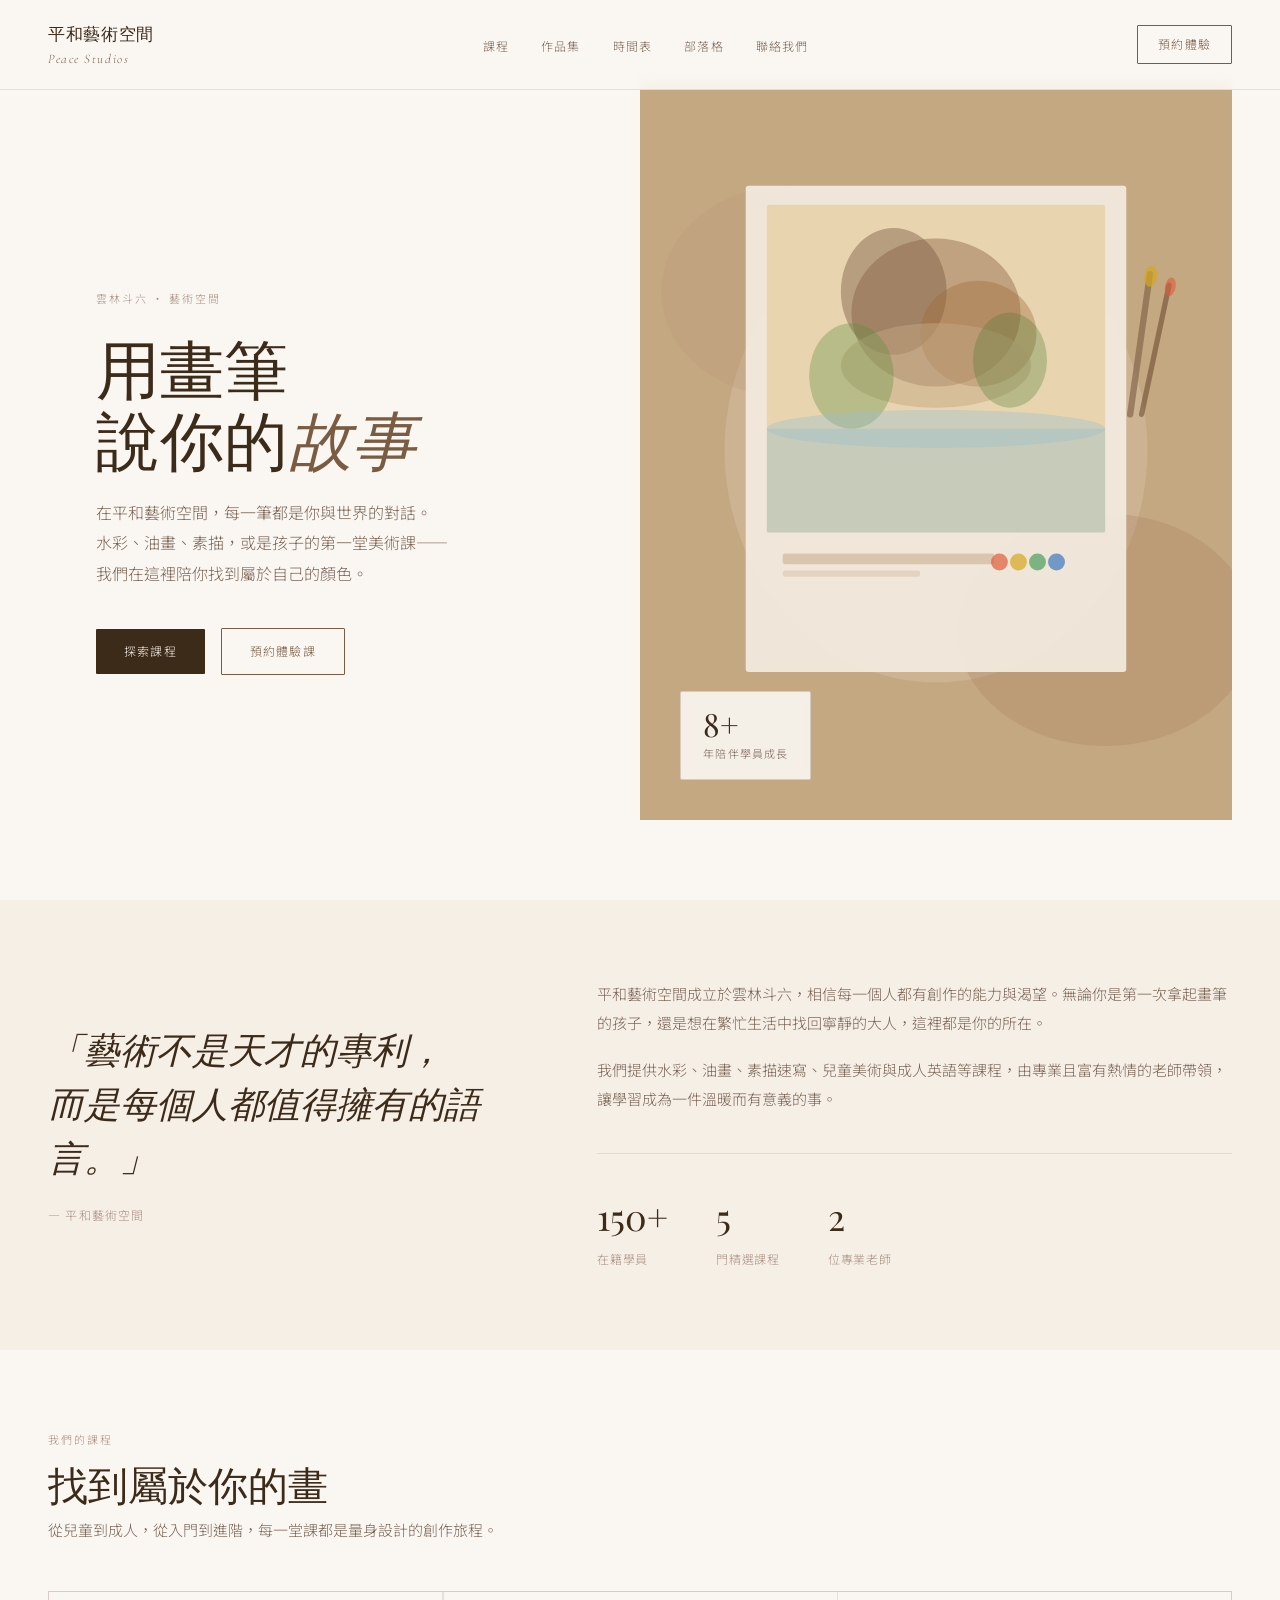
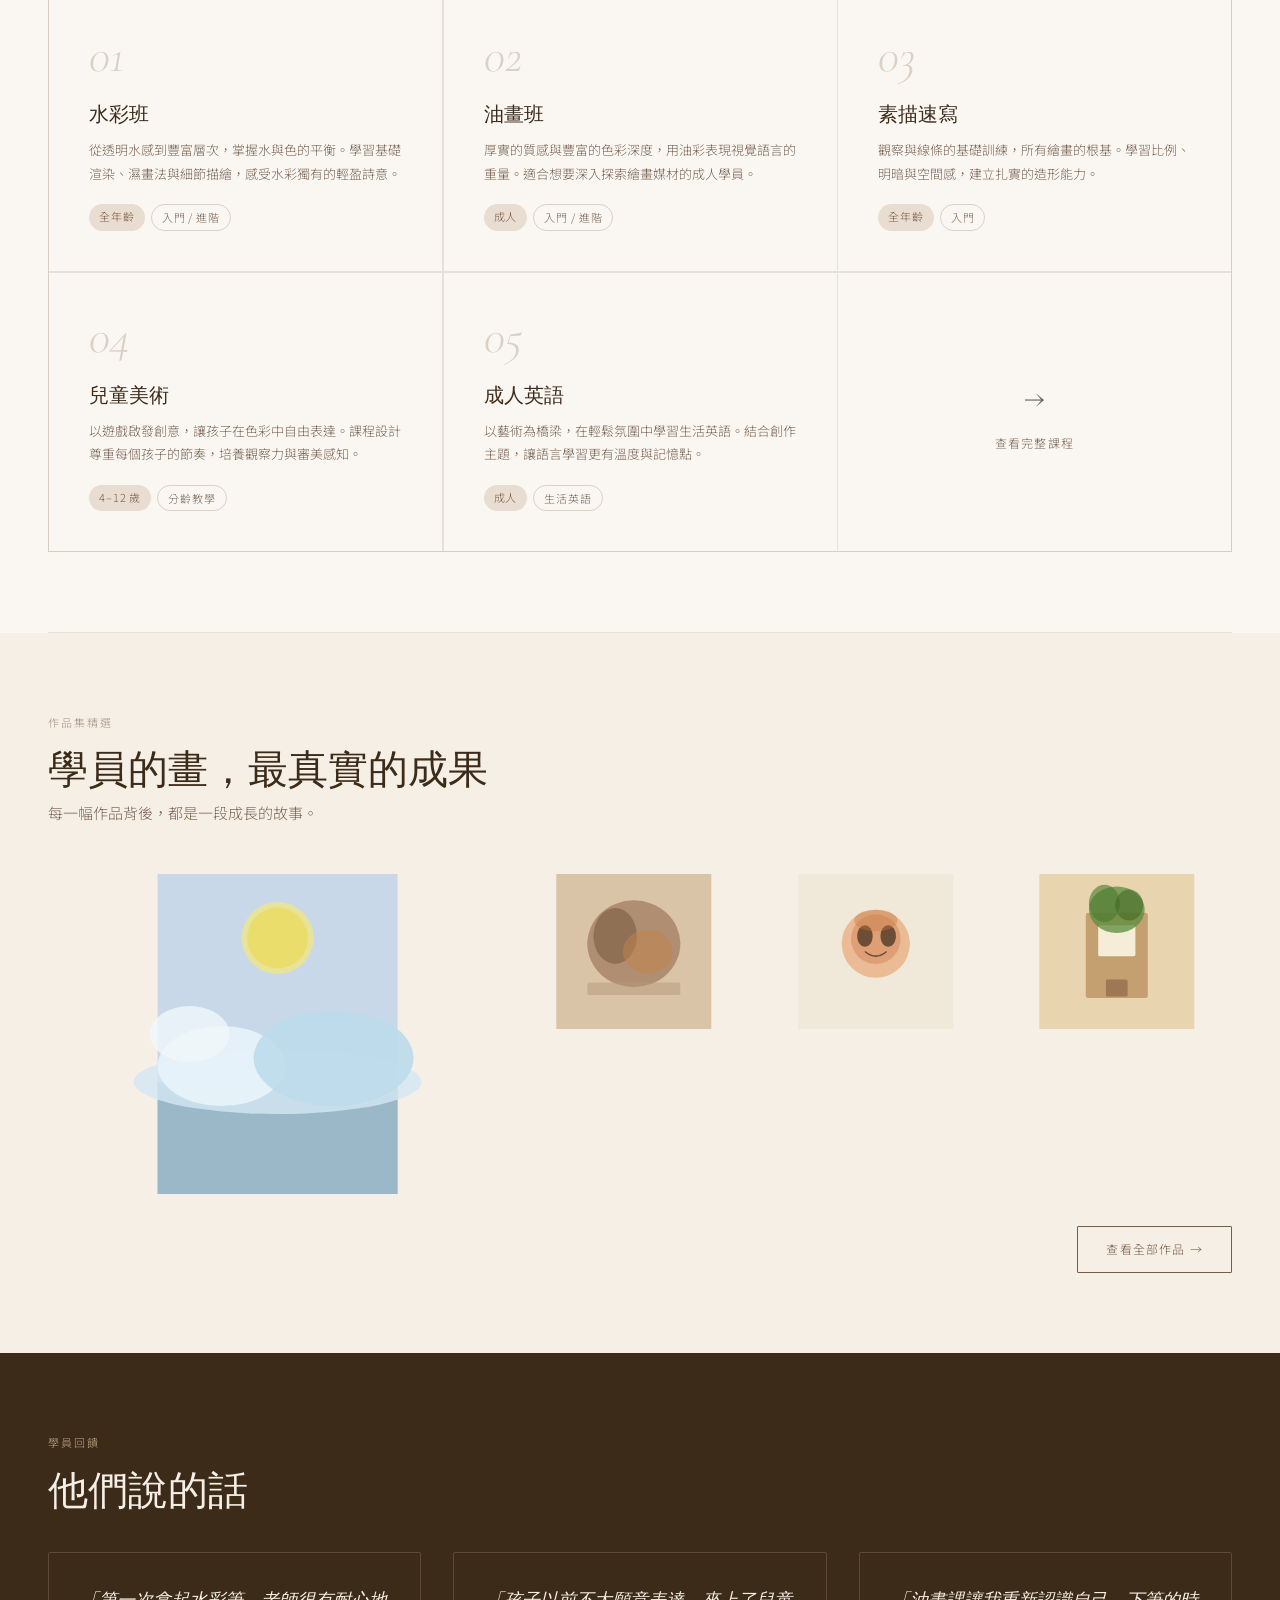
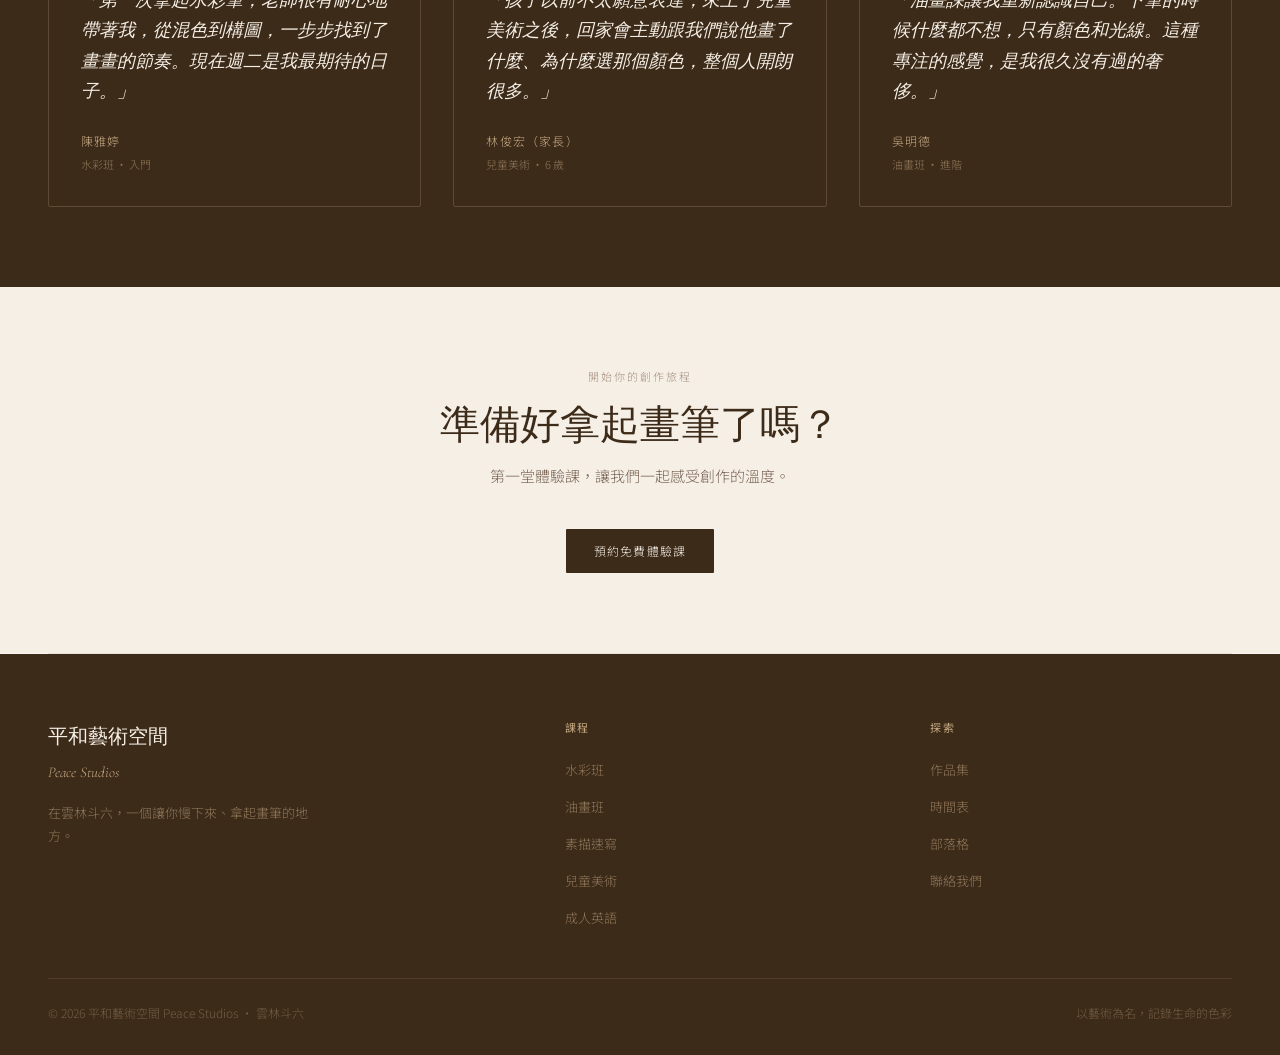
==== index.html @ 69f522e3 "Add files via upload" ====
<!DOCTYPE html>
<html lang="zh-TW">
<head>
<meta charset="UTF-8">
<meta name="viewport" content="width=device-width, initial-scale=1.0">
<title>平和藝術空間 Peace Studios</title>
<meta name="description" content="平和藝術空間 — 水彩、油畫、素描、兒童美術與成人英語課程。雲林斗六，歡迎預約體驗。">
<link rel="stylesheet" href="css/style.css">
</head>
<body>

<!-- ══ NAV ══ -->
<nav>
  <a href="#" class="nav-logo" data-page="home">
    平和藝術空間
    <span>Peace Studios</span>
  </a>
  <ul class="nav-links">
    <li><a href="#" data-page="courses">課程</a></li>
    <li><a href="#" data-page="portfolio">作品集</a></li>
    <li><a href="#" data-page="schedule">時間表</a></li>
    <li><a href="#" data-page="blog">部落格</a></li>
    <li><a href="#" data-page="contact">聯絡我們</a></li>
  </ul>
  <a href="#" class="nav-cta" data-page="contact">預約體驗</a>
  <button class="hamburger" id="hamburger" aria-label="選單">
    <span></span><span></span><span></span>
  </button>
</nav>

<!-- ══ MOBILE MENU ══ -->
<div class="mobile-menu" id="mobileMenu">
  <a href="#" data-page="home">首頁</a>
  <a href="#" data-page="courses">課程</a>
  <a href="#" data-page="portfolio">作品集</a>
  <a href="#" data-page="schedule">時間表</a>
  <a href="#" data-page="blog">部落格</a>
  <a href="#" data-page="contact">聯絡我們</a>
</div>

<!-- ══════════════════════════════════════════
     HOME PAGE
══════════════════════════════════════════ -->
<div class="page" id="page-home">

  <!-- Hero -->
  <section class="home-hero">
    <div class="hero-left">
      <div class="hero-tag reveal">雲林斗六 · 藝術空間</div>
      <h1 class="hero-title reveal">用畫筆<br>說你的<em>故事</em></h1>
      <p class="hero-desc reveal">在平和藝術空間，每一筆都是你與世界的對話。<br>水彩、油畫、素描，或是孩子的第一堂美術課——<br>我們在這裡陪你找到屬於自己的顏色。</p>
      <div class="hero-actions reveal">
        <a href="#" class="btn btn-dark" data-page="courses">探索課程</a>
        <a href="#" class="btn btn-outline" data-page="contact">預約體驗課</a>
      </div>
    </div>
    <div class="hero-right">
      <svg class="hero-art" viewBox="0 0 600 700" xmlns="http://www.w3.org/2000/svg" preserveAspectRatio="xMidYMid slice">
        <rect width="600" height="700" fill="#C4A882"/>
        <ellipse cx="300" cy="350" rx="200" ry="220" fill="#D9C4A8" opacity="0.4"/>
        <ellipse cx="160" cy="200" rx="120" ry="100" fill="#B89A7A" opacity="0.3"/>
        <ellipse cx="460" cy="520" rx="140" ry="110" fill="#9E7855" opacity="0.25"/>
        <!-- Canvas frame -->
        <rect x="120" y="100" width="360" height="460" rx="3" fill="#F5EDE3" opacity="0.9"/>
        <rect x="140" y="118" width="320" height="310" rx="2" fill="#E8D5B0"/>
        <!-- Watercolor-style painting -->
        <ellipse cx="300" cy="220" rx="80" ry="70" fill="#A0785A" opacity="0.55"/>
        <ellipse cx="260" cy="200" rx="50" ry="60" fill="#7A5C42" opacity="0.45"/>
        <ellipse cx="340" cy="240" rx="55" ry="50" fill="#9E6B3A" opacity="0.4"/>
        <ellipse cx="300" cy="270" rx="90" ry="40" fill="#C4A882" opacity="0.5"/>
        <ellipse cx="220" cy="280" rx="40" ry="50" fill="#5C8C3C" opacity="0.35"/>
        <ellipse cx="370" cy="265" rx="35" ry="45" fill="#4A7830" opacity="0.3"/>
        <!-- Water/ground -->
        <rect x="140" y="330" width="320" height="98" rx="0" fill="#8BB8C8" opacity="0.35"/>
        <ellipse cx="300" cy="330" rx="160" ry="18" fill="#9BBECE" opacity="0.4"/>
        <!-- Caption area -->
        <rect x="155" y="448" width="200" height="10" rx="2" fill="#C4A882" opacity="0.5"/>
        <rect x="155" y="464" width="130" height="6" rx="2" fill="#C4A882" opacity="0.3"/>
        <!-- Palette dots -->
        <circle cx="360" cy="456" r="8" fill="#E05C3A" opacity="0.7"/>
        <circle cx="378" cy="456" r="8" fill="#D4A820" opacity="0.7"/>
        <circle cx="396" cy="456" r="8" fill="#4A9E5C" opacity="0.7"/>
        <circle cx="414" cy="456" r="8" fill="#3A78BE" opacity="0.7"/>
        <!-- Brushes leaning -->
        <rect x="490" y="180" width="6" height="140" rx="3" fill="#7A5C42" opacity="0.6" transform="rotate(8,493,250)"/>
        <rect x="505" y="190" width="5" height="130" rx="3" fill="#5C3A20" opacity="0.5" transform="rotate(12,507,255)"/>
        <ellipse cx="494" cy="185" rx="6" ry="10" fill="#D4A820" opacity="0.7" transform="rotate(8,493,250)"/>
        <ellipse cx="509" cy="194" rx="5" ry="9" fill="#E05C3A" opacity="0.6" transform="rotate(12,507,255)"/>
      </svg>
      <div class="hero-badge">
        <div class="num">8+</div>
        <div class="lbl">年陪伴學員成長</div>
      </div>
    </div>
  </section>

  <!-- Intro -->
  <section class="home-intro">
    <div class="intro-grid">
      <div>
        <blockquote class="intro-quote reveal">
          「藝術不是天才的專利，<br>而是每個人都值得擁有的語言。」
          <span>— 平和藝術空間</span>
        </blockquote>
      </div>
      <div class="intro-text">
        <p class="reveal">平和藝術空間成立於雲林斗六，相信每一個人都有創作的能力與渴望。無論你是第一次拿起畫筆的孩子，還是想在繁忙生活中找回寧靜的大人，這裡都是你的所在。</p>
        <p class="reveal">我們提供水彩、油畫、素描速寫、兒童美術與成人英語等課程，由專業且富有熱情的老師帶領，讓學習成為一件溫暖而有意義的事。</p>
        <div class="stats-row reveal">
          <div class="stat"><div class="n">150+</div><div class="l">在籍學員</div></div>
          <div class="stat"><div class="n">5</div><div class="l">門精選課程</div></div>
          <div class="stat"><div class="n">2</div><div class="l">位專業老師</div></div>
        </div>
      </div>
    </div>
  </section>

  <!-- Courses Preview -->
  <section class="courses-preview">
    <div class="section-label reveal">我們的課程</div>
    <h2 class="section-title reveal">找到屬於你的畫</h2>
    <p class="section-sub reveal">從兒童到成人，從入門到進階，每一堂課都是量身設計的創作旅程。</p>
    <div class="courses-grid reveal">
      <div class="course-item">
        <div class="course-num">01</div>
        <div class="course-name">水彩班</div>
        <p class="course-desc">從透明水感到豐富層次，掌握水與色的平衡。學習基礎渲染、濕畫法與細節描繪，感受水彩獨有的輕盈詩意。</p>
        <div class="course-tags">
          <span class="tag tag-age">全年齡</span>
          <span class="tag tag-level">入門 / 進階</span>
        </div>
      </div>
      <div class="course-item">
        <div class="course-num">02</div>
        <div class="course-name">油畫班</div>
        <p class="course-desc">厚實的質感與豐富的色彩深度，用油彩表現視覺語言的重量。適合想要深入探索繪畫媒材的成人學員。</p>
        <div class="course-tags">
          <span class="tag tag-age">成人</span>
          <span class="tag tag-level">入門 / 進階</span>
        </div>
      </div>
      <div class="course-item">
        <div class="course-num">03</div>
        <div class="course-name">素描速寫</div>
        <p class="course-desc">觀察與線條的基礎訓練，所有繪畫的根基。學習比例、明暗與空間感，建立扎實的造形能力。</p>
        <div class="course-tags">
          <span class="tag tag-age">全年齡</span>
          <span class="tag tag-level">入門</span>
        </div>
      </div>
      <div class="course-item">
        <div class="course-num">04</div>
        <div class="course-name">兒童美術</div>
        <p class="course-desc">以遊戲啟發創意，讓孩子在色彩中自由表達。課程設計尊重每個孩子的節奏，培養觀察力與審美感知。</p>
        <div class="course-tags">
          <span class="tag tag-age">4–12 歲</span>
          <span class="tag tag-level">分齡教學</span>
        </div>
      </div>
      <div class="course-item">
        <div class="course-num">05</div>
        <div class="course-name">成人英語</div>
        <p class="course-desc">以藝術為橋梁，在輕鬆氛圍中學習生活英語。結合創作主題，讓語言學習更有溫度與記憶點。</p>
        <div class="course-tags">
          <span class="tag tag-age">成人</span>
          <span class="tag tag-level">生活英語</span>
        </div>
      </div>
      <div class="course-item" style="display:flex;align-items:center;justify-content:center;cursor:pointer;" onclick="showPage('courses')">
        <div style="text-align:center;color:var(--text-muted);">
          <div style="font-size:32px;font-family:'Cormorant Garamond',serif;font-style:italic;margin-bottom:0.5rem;">→</div>
          <div style="font-size:12px;letter-spacing:0.1em;text-transform:uppercase;">查看完整課程</div>
        </div>
      </div>
    </div>
  </section>

  <div class="divider"></div>

  <!-- Gallery Strip -->
  <section class="gallery-strip">
    <div class="section-label reveal">作品集精選</div>
    <h2 class="section-title reveal">學員的畫，最真實的成果</h2>
    <p class="section-sub reveal">每一幅作品背後，都是一段成長的故事。</p>
    <div class="gallery-grid reveal">
      <div class="gallery-item tall" style="min-height:320px;">
        <svg viewBox="0 0 300 400" xmlns="http://www.w3.org/2000/svg" style="height:100%;position:absolute;inset:0;">
          <rect width="300" height="400" fill="#C8D8E8"/>
          <rect x="0" y="260" width="300" height="140" fill="#9BB8C8"/>
          <ellipse cx="150" cy="260" rx="180" ry="40" fill="#D4E8F4" opacity="0.8"/>
          <ellipse cx="80" cy="240" rx="80" ry="50" fill="#E8F4FA" opacity="0.9"/>
          <ellipse cx="220" cy="230" rx="100" ry="60" fill="#BDDCEC" opacity="0.9"/>
          <ellipse cx="40" cy="200" rx="50" ry="35" fill="#F0F8FC" opacity="0.8"/>
          <circle cx="150" cy="80" r="45" fill="#F5E87A" opacity="0.7"/>
          <circle cx="150" cy="80" r="38" fill="#F0D840" opacity="0.5"/>
        </svg>
        <div class="gallery-overlay"><span class="gallery-label">水彩風景</span></div>
      </div>
      <div class="gallery-item" style="min-height:155px;">
        <svg viewBox="0 0 200 200" xmlns="http://www.w3.org/2000/svg" style="width:100%;height:100%;position:absolute;inset:0;">
          <rect width="200" height="200" fill="#D9C4A8"/>
          <ellipse cx="100" cy="90" rx="60" ry="56" fill="#A0785A" opacity="0.7"/>
          <ellipse cx="76" cy="80" rx="28" ry="36" fill="#7A5C42" opacity="0.6"/>
          <ellipse cx="118" cy="100" rx="32" ry="28" fill="#C4844A" opacity="0.5"/>
          <rect x="40" y="140" width="120" height="16" rx="2" fill="#B89A7A" opacity="0.5"/>
        </svg>
        <div class="gallery-overlay"><span class="gallery-label">油畫靜物</span></div>
      </div>
      <div class="gallery-item" style="min-height:155px;">
        <svg viewBox="0 0 200 200" xmlns="http://www.w3.org/2000/svg" style="width:100%;height:100%;position:absolute;inset:0;">
          <rect width="200" height="200" fill="#F0E8D8"/>
          <circle cx="100" cy="90" r="44" fill="#E8A878" opacity="0.7"/>
          <circle cx="100" cy="84" r="32" fill="#D4845A" opacity="0.5"/>
          <ellipse cx="86" cy="80" rx="10" ry="14" fill="#3D2B1A" opacity="0.7"/>
          <ellipse cx="116" cy="80" rx="10" ry="14" fill="#3D2B1A" opacity="0.7"/>
          <path d="M 86 100 Q 100 112 114 100" stroke="#3D2B1A" stroke-width="2" fill="none" opacity="0.7"/>
          <ellipse cx="100" cy="60" rx="28" ry="14" fill="#C47840" opacity="0.4"/>
        </svg>
        <div class="gallery-overlay"><span class="gallery-label">人物速寫</span></div>
      </div>
      <div class="gallery-item" style="min-height:155px;">
        <svg viewBox="0 0 200 200" xmlns="http://www.w3.org/2000/svg" style="width:100%;height:100%;position:absolute;inset:0;">
          <rect width="200" height="200" fill="#E8D5B0"/>
          <rect x="60" y="50" width="80" height="110" rx="3" fill="#C4A070"/>
          <rect x="76" y="66" width="48" height="40" rx="2" fill="#F5EDD8"/>
          <rect x="86" y="136" width="28" height="22" rx="2" fill="#9E7855"/>
          <ellipse cx="100" cy="46" rx="36" ry="30" fill="#5C8C3C" opacity="0.75"/>
          <ellipse cx="84" cy="38" rx="20" ry="24" fill="#4A7830" opacity="0.6"/>
          <ellipse cx="116" cy="40" rx="18" ry="20" fill="#3A6220" opacity="0.5"/>
        </svg>
        <div class="gallery-overlay"><span class="gallery-label">兒童美術</span></div>
      </div>
    </div>
    <div style="margin-top:2rem;text-align:right;">
      <a href="#" class="btn btn-outline" data-page="portfolio">查看全部作品 →</a>
    </div>
  </section>

  <!-- Testimonials -->
  <section class="testimonials">
    <div class="section-label reveal">學員回饋</div>
    <h2 class="section-title reveal">他們說的話</h2>
    <div class="testimonials-grid" style="margin-top:2.5rem;">
      <div class="testi-card reveal">
        <p class="testi-text">「第一次拿起水彩筆，老師很有耐心地帶著我，從混色到構圖，一步步找到了畫畫的節奏。現在週二是我最期待的日子。」</p>
        <div class="testi-author">陳雅婷</div>
        <div class="testi-course">水彩班 · 入門</div>
      </div>
      <div class="testi-card reveal">
        <p class="testi-text">「孩子以前不太願意表達，來上了兒童美術之後，回家會主動跟我們說他畫了什麼、為什麼選那個顏色，整個人開朗很多。」</p>
        <div class="testi-author">林俊宏（家長）</div>
        <div class="testi-course">兒童美術 · 6 歲</div>
      </div>
      <div class="testi-card reveal">
        <p class="testi-text">「油畫課讓我重新認識自己。下筆的時候什麼都不想，只有顏色和光線。這種專注的感覺，是我很久沒有過的奢侈。」</p>
        <div class="testi-author">吳明德</div>
        <div class="testi-course">油畫班 · 進階</div>
      </div>
    </div>
  </section>

  <!-- CTA -->
  <section style="background:var(--cream);text-align:center;padding:5rem 3rem;">
    <div class="section-label reveal">開始你的創作旅程</div>
    <h2 class="section-title reveal" style="max-width:480px;margin:0 auto 1rem;">準備好拿起畫筆了嗎？</h2>
    <p class="section-sub reveal" style="margin:0 auto 2.5rem;">第一堂體驗課，讓我們一起感受創作的溫度。</p>
    <a href="#" class="btn btn-dark reveal" data-page="contact">預約免費體驗課</a>
  </section>

  <div class="divider"></div>
</div>
<!-- END HOME -->


<!-- ══════════════════════════════════════════
     COURSES PAGE
══════════════════════════════════════════ -->
<div class="page" id="page-courses">
  <div class="page-hero">
    <div class="label">我們的課程</div>
    <h1>找到屬於你的畫<br><span class="serif-italic" style="font-size:0.6em;color:var(--brown);">Five courses, one space</span></h1>
  </div>
  <section>
    <div class="courses-list">
      <div class="course-row reveal">
        <div class="course-row-num">01</div>
        <div>
          <div class="course-row-title">水彩班</div>
          <p class="course-row-desc">從透明水感到豐富層次，掌握水與色的平衡之道。課程涵蓋基礎渲染、濕畫法、乾濕混合技法，以及風景、靜物、植物等主題創作。每週 2 堂，適合完全入門或有基礎想精進的學員。</p>
          <div class="course-row-meta">
            <span class="tag tag-age">全年齡</span>
            <span class="tag tag-level">入門 / 進階分班</span>
            <span class="tag tag-level">週二 · 週四 14:00–16:00</span>
          </div>
        </div>
        <div class="course-row-action">
          <a href="#" class="btn btn-outline" data-page="contact">詢問報名</a>
        </div>
      </div>
      <div class="course-row reveal">
        <div class="course-row-num">02</div>
        <div>
          <div class="course-row-title">油畫班</div>
          <p class="course-row-desc">厚實的質感與豐富的色彩深度，是許多人心中「真正繪畫」的起點。學習調色、打底、罩染與厚塗技法，以及油畫媒材的基本保養與修改方式。每週 1 堂長課，適合成人學員深度投入。</p>
          <div class="course-row-meta">
            <span class="tag tag-age">成人</span>
            <span class="tag tag-level">入門 / 進階</span>
            <span class="tag tag-level">週六 10:00–13:00</span>
          </div>
        </div>
        <div class="course-row-action">
          <a href="#" class="btn btn-outline" data-page="contact">詢問報名</a>
        </div>
      </div>
      <div class="course-row reveal">
        <div class="course-row-num">03</div>
        <div>
          <div class="course-row-title">素描速寫</div>
          <p class="course-row-desc">觀察與線條是一切繪畫的根基。課程從基本幾何形體出發，進入人物、靜物、空間透視等主題，建立扎實的造形觀察力。速寫訓練帶你走出教室，記錄生活中的靈光一閃。</p>
          <div class="course-row-meta">
            <span class="tag tag-age">全年齡</span>
            <span class="tag tag-level">入門</span>
            <span class="tag tag-level">週一 · 週三 19:00–21:00</span>
          </div>
        </div>
        <div class="course-row-action">
          <a href="#" class="btn btn-outline" data-page="contact">詢問報名</a>
        </div>
      </div>
      <div class="course-row reveal">
        <div class="course-row-num">04</div>
        <div>
          <div class="course-row-title">兒童美術</div>
          <p class="course-row-desc">以遊戲啟發創意，讓孩子在色彩中自由表達。課程設計尊重每個孩子的發展節奏，透過主題創作培養觀察力、專注力與審美感知。分齡教學（4–7 歲 / 8–12 歲），小班制確保每位孩子都被看見。</p>
          <div class="course-row-meta">
            <span class="tag tag-age">4–12 歲</span>
            <span class="tag tag-level">分齡小班制</span>
            <span class="tag tag-level">週六 · 週日 09:30–11:00</span>
          </div>
        </div>
        <div class="course-row-action">
          <a href="#" class="btn btn-outline" data-page="contact">詢問報名</a>
        </div>
      </div>
      <div class="course-row reveal">
        <div class="course-row-num">05</div>
        <div>
          <div class="course-row-title">成人英語</div>
          <p class="course-row-desc">以藝術為橋梁，在輕鬆氛圍中學習生活英語。每堂課圍繞一個創作主題展開對話與練習，讓語言學習不再是背單字，而是真實的溝通體驗。適合有基礎英語底子、想重拾開口自信的成人。</p>
          <div class="course-row-meta">
            <span class="tag tag-age">成人</span>
            <span class="tag tag-level">生活英語</span>
            <span class="tag tag-level">時間請洽詢</span>
          </div>
        </div>
        <div class="course-row-action">
          <a href="#" class="btn btn-outline" data-page="contact">詢問報名</a>
        </div>
      </div>
    </div>
  </section>
  <div class="divider"></div>
</div>
<!-- END COURSES -->


<!-- ══════════════════════════════════════════
     PORTFOLIO PAGE
══════════════════════════════════════════ -->
<div class="page" id="page-portfolio">
  <div class="page-hero">
    <div class="label">學員作品集</div>
    <h1>每一筆都是<br><span class="serif-italic" style="font-size:0.6em;color:var(--brown);">一段真實的旅程</span></h1>
  </div>
  <section>
    <div class="portfolio-filter reveal">
      <button class="filter-btn active" data-filter="all">全部</button>
      <button class="filter-btn" data-filter="watercolor">水彩</button>
      <button class="filter-btn" data-filter="oil">油畫</button>
      <button class="filter-btn" data-filter="sketch">素描速寫</button>
      <button class="filter-btn" data-filter="kids">兒童美術</button>
    </div>
    <div class="portfolio-grid">
      <!-- Watercolor works -->
      <div class="portfolio-item reveal" data-cat="watercolor">
        <svg viewBox="0 0 400 300" xmlns="http://www.w3.org/2000/svg"><rect width="400" height="300" fill="#C8D8E8"/><rect x="0" y="200" width="400" height="100" fill="#9BB8C8"/><ellipse cx="200" cy="200" rx="240" ry="50" fill="#D4E8F4" opacity="0.8"/><ellipse cx="100" cy="170" rx="100" ry="60" fill="#E8F4FA" opacity="0.9"/><ellipse cx="290" cy="160" rx="130" ry="70" fill="#BDDCEC" opacity="0.9"/><circle cx="200" cy="60" r="50" fill="#F5E87A" opacity="0.65"/></svg>
        <div class="pi-overlay"><div class="pi-cat">水彩</div><div class="pi-title">黃昏湖景</div></div>
      </div>
      <div class="portfolio-item reveal" data-cat="watercolor">
        <svg viewBox="0 0 400 300" xmlns="http://www.w3.org/2000/svg"><rect width="400" height="300" fill="#E8F0D8"/><ellipse cx="200" cy="200" rx="160" ry="80" fill="#A0C878" opacity="0.4"/><ellipse cx="200" cy="140" rx="60" ry="80" fill="#D4E8A0" opacity="0.7"/><ellipse cx="160" cy="120" rx="40" ry="60" fill="#B8D878" opacity="0.6"/><ellipse cx="240" cy="130" rx="50" ry="55" fill="#98C058" opacity="0.5"/><rect x="185" y="200" width="30" height="70" rx="4" fill="#7A5C42" opacity="0.6"/></svg>
        <div class="pi-overlay"><div class="pi-cat">水彩</div><div class="pi-title">庭院樹影</div></div>
      </div>
      <div class="portfolio-item reveal" data-cat="watercolor">
        <svg viewBox="0 0 400 300" xmlns="http://www.w3.org/2000/svg"><rect width="400" height="300" fill="#F8E8D8"/><ellipse cx="160" cy="160" rx="70" ry="80" fill="#F4A0A0" opacity="0.6"/><ellipse cx="240" cy="150" rx="60" ry="70" fill="#F87878" opacity="0.4"/><ellipse cx="200" cy="140" rx="50" ry="60" fill="#E85050" opacity="0.3"/><ellipse cx="160" cy="200" rx="50" ry="30" fill="#88A840" opacity="0.5"/><ellipse cx="240" cy="210" rx="40" ry="25" fill="#70902A" opacity="0.4"/></svg>
        <div class="pi-overlay"><div class="pi-cat">水彩</div><div class="pi-title">玫瑰靜物</div></div>
      </div>
      <!-- Oil works -->
      <div class="portfolio-item reveal" data-cat="oil">
        <svg viewBox="0 0 400 300" xmlns="http://www.w3.org/2000/svg"><rect width="400" height="300" fill="#2A1A0A"/><rect x="0" y="200" width="400" height="100" fill="#1A0A00"/><ellipse cx="200" cy="220" rx="200" ry="40" fill="#3A2010" opacity="0.8"/><circle cx="200" cy="80" r="60" fill="#F0C040" opacity="0.8"/><circle cx="200" cy="80" r="50" fill="#F8D860" opacity="0.6"/><ellipse cx="200" cy="160" rx="30" ry="80" fill="#C07020" opacity="0.6"/><ellipse cx="160" cy="180" rx="20" ry="60" fill="#A05010" opacity="0.5"/><ellipse cx="240" cy="175" rx="18" ry="65" fill="#B06020" opacity="0.4"/></svg>
        <div class="pi-overlay"><div class="pi-cat">油畫</div><div class="pi-title">夜晚燈火</div></div>
      </div>
      <div class="portfolio-item reveal" data-cat="oil">
        <svg viewBox="0 0 400 300" xmlns="http://www.w3.org/2000/svg"><rect width="400" height="300" fill="#D9C4A8"/><ellipse cx="200" cy="150" rx="100" ry="90" fill="#A0785A" opacity="0.7"/><ellipse cx="160" cy="130" rx="55" ry="70" fill="#7A5C42" opacity="0.6"/><ellipse cx="240" cy="160" rx="60" ry="65" fill="#9E6B3A" opacity="0.5"/><ellipse cx="200" cy="190" rx="90" ry="35" fill="#C4A882" opacity="0.6"/></svg>
        <div class="pi-overlay"><div class="pi-cat">油畫</div><div class="pi-title">陶器靜物</div></div>
      </div>
      <!-- Sketch works -->
      <div class="portfolio-item reveal" data-cat="sketch">
        <svg viewBox="0 0 400 300" xmlns="http://www.w3.org/2000/svg"><rect width="400" height="300" fill="#F5F0E8"/><circle cx="200" cy="110" r="50" fill="none" stroke="#3D2B1A" stroke-width="1.5" opacity="0.7"/><ellipse cx="200" cy="100" rx="20" ry="28" fill="none" stroke="#3D2B1A" stroke-width="1" opacity="0.6"/><ellipse cx="178" cy="98" rx="8" ry="12" fill="#3D2B1A" opacity="0.6"/><ellipse cx="222" cy="98" rx="8" ry="12" fill="#3D2B1A" opacity="0.6"/><path d="M 180 122 Q 200 134 220 122" stroke="#3D2B1A" stroke-width="1.5" fill="none" opacity="0.7"/><line x1="200" y1="160" x2="200" y2="240" stroke="#3D2B1A" stroke-width="1.5" opacity="0.5"/><line x1="200" y1="185" x2="160" y2="210" stroke="#3D2B1A" stroke-width="1.5" opacity="0.5"/><line x1="200" y1="185" x2="240" y2="210" stroke="#3D2B1A" stroke-width="1.5" opacity="0.5"/><line x1="200" y1="240" x2="175" y2="280" stroke="#3D2B1A" stroke-width="1.5" opacity="0.5"/><line x1="200" y1="240" x2="225" y2="280" stroke="#3D2B1A" stroke-width="1.5" opacity="0.5"/></svg>
        <div class="pi-overlay"><div class="pi-cat">素描</div><div class="pi-title">人物速寫</div></div>
      </div>
      <!-- Kids works -->
      <div class="portfolio-item reveal" data-cat="kids">
        <svg viewBox="0 0 400 300" xmlns="http://www.w3.org/2000/svg"><rect width="400" height="300" fill="#FFF8E8"/><circle cx="200" cy="100" r="55" fill="#F8D860" opacity="0.9"/><circle cx="178" cy="88" r="8" fill="#3D2B1A" opacity="0.8"/><circle cx="222" cy="88" r="8" fill="#3D2B1A" opacity="0.8"/><path d="M 178 115 Q 200 130 222 115" stroke="#3D2B1A" stroke-width="3" fill="none"/><rect x="170" y="160" width="60" height="80" rx="8" fill="#E05C3A" opacity="0.8"/><rect x="120" y="170" width="50" height="12" rx="6" fill="#F8A060" opacity="0.8"/><rect x="230" y="170" width="50" height="12" rx="6" fill="#F8A060" opacity="0.8"/><rect x="180" y="240" width="18" height="40" rx="4" fill="#3A6AC4" opacity="0.8"/><rect x="202" y="240" width="18" height="40" rx="4" fill="#3A6AC4" opacity="0.8"/><ellipse cx="120" cy="80" rx="20" ry="16" fill="#F05050" opacity="0.7"/><ellipse cx="280" cy="80" rx="24" ry="18" fill="#F8D020" opacity="0.7"/><ellipse cx="100" cy="200" rx="28" ry="20" fill="#50C050" opacity="0.6"/></svg>
        <div class="pi-overlay"><div class="pi-cat">兒童美術</div><div class="pi-title">我的家人</div></div>
      </div>
      <div class="portfolio-item reveal" data-cat="kids">
        <svg viewBox="0 0 400 300" xmlns="http://www.w3.org/2000/svg"><rect width="400" height="300" fill="#E8F8E8"/><rect x="0" y="220" width="400" height="80" fill="#90C870" opacity="0.7"/><ellipse cx="200" cy="220" rx="200" ry="30" fill="#70A850" opacity="0.4"/><rect x="160" y="100" width="80" height="120" rx="4" fill="#E85030" opacity="0.8"/><rect x="140" y="80" width="120" height="30" rx="3" fill="#A02010" opacity="0.7"/><rect x="185" y="160" width="30" height="60" rx="3" fill="#8B5A2B" opacity="0.7"/><rect x="175" y="130" width="20" height="20" rx="2" fill="#88CCF8" opacity="0.8"/><circle cx="90" cy="90" r="40" fill="#F8E040" opacity="0.8"/><ellipse cx="140" cy="200" rx="20" ry="30" fill="#50A830" opacity="0.7"/><ellipse cx="280" cy="190" rx="18" ry="35" fill="#408820" opacity="0.7"/></svg>
        <div class="pi-overlay"><div class="pi-cat">兒童美術</div><div class="pi-title">我的家</div></div>
      </div>
      <div class="portfolio-item reveal" data-cat="oil">
        <svg viewBox="0 0 400 300" xmlns="http://www.w3.org/2000/svg"><rect width="400" height="300" fill="#1A2A3A"/><rect x="0" y="200" width="400" height="100" fill="#102030"/><ellipse cx="200" cy="220" rx="300" ry="60" fill="#1A3A5A" opacity="0.7"/><ellipse cx="200" cy="220" rx="200" ry="40" fill="#2A5A8A" opacity="0.5"/><ellipse cx="200" cy="200" rx="180" ry="30" fill="#4A8AB8" opacity="0.4"/><circle cx="200" cy="100" r="35" fill="#F8F0D0" opacity="0.85"/><circle cx="200" cy="100" r="28" fill="#F8E8A0" opacity="0.6"/><ellipse cx="200" cy="200" rx="30" ry="80" fill="#D0A820" opacity="0.4"/></svg>
        <div class="pi-overlay"><div class="pi-cat">油畫</div><div class="pi-title">月夜</div></div>
      </div>
    </div>
  </section>
  <div class="divider"></div>
</div>
<!-- END PORTFOLIO -->


<!-- ══════════════════════════════════════════
     SCHEDULE PAGE
══════════════════════════════════════════ -->
<div class="page" id="page-schedule">
  <div class="page-hero">
    <div class="label">課程時間表</div>
    <h1>找到你的時段<br><span class="serif-italic" style="font-size:0.6em;color:var(--brown);">Every week, a new beginning</span></h1>
  </div>
  <section>
    <div class="schedule-wrap reveal">
      <div class="schedule-tabs">
        <button class="stab active" data-tab="weekly">每週課程</button>
        <button class="stab" data-tab="olivia">Olivia 老師</button>
        <button class="stab" data-tab="eric">Eric 老師</button>
      </div>

      <div class="schedule-panel active" id="panel-weekly">
        <table class="schedule-table">
          <thead>
            <tr>
              <th>課程</th>
              <th>星期</th>
              <th>時間</th>
              <th>老師</th>
              <th>對象</th>
            </tr>
          </thead>
          <tbody>
            <tr><td><span class="tc tc-wc">水彩</span></td><td>週二、週四</td><td>14:00 – 16:00</td><td>Olivia</td><td>全年齡</td></tr>
            <tr><td><span class="tc tc-oil">油畫</span></td><td>週六</td><td>10:00 – 13:00</td><td>Eric</td><td>成人</td></tr>
            <tr><td><span class="tc tc-sk">素描速寫</span></td><td>週一、週三</td><td>19:00 – 21:00</td><td>Eric</td><td>全年齡</td></tr>
            <tr><td><span class="tc tc-kids">兒童美術（幼齡）</span></td><td>週六</td><td>09:30 – 11:00</td><td>Olivia</td><td>4–7 歲</td></tr>
            <tr><td><span class="tc tc-kids">兒童美術（高齡）</span></td><td>週日</td><td>09:30 – 11:00</td><td>Olivia</td><td>8–12 歲</td></tr>
            <tr><td><span class="tc tc-en">成人英語</span></td><td>請洽詢</td><td>請洽詢</td><td>Olivia</td><td>成人</td></tr>
          </tbody>
        </table>
        <p class="price-note">📌 各課程費用與名額請直接聯絡我們詢問。體驗課歡迎預約，部分課程提供試聽。</p>
      </div>

      <div class="schedule-panel" id="panel-olivia">
        <table class="schedule-table">
          <thead>
            <tr><th>課程</th><th>星期</th><th>時間</th><th>對象</th></tr>
          </thead>
          <tbody>
            <tr><td><span class="tc tc-wc">水彩</span></td><td>週二、週四</td><td>14:00 – 16:00</td><td>全年齡</td></tr>
            <tr><td><span class="tc tc-kids">兒童美術（幼齡）</span></td><td>週六</td><td>09:30 – 11:00</td><td>4–7 歲</td></tr>
            <tr><td><span class="tc tc-kids">兒童美術（高齡）</span></td><td>週日</td><td>09:30 – 11:00</td><td>8–12 歲</td></tr>
            <tr><td><span class="tc tc-en">成人英語</span></td><td>請洽詢</td><td>請洽詢</td><td>成人</td></tr>
          </tbody>
        </table>
      </div>

      <div class="schedule-panel" id="panel-eric">
        <table class="schedule-table">
          <thead>
            <tr><th>課程</th><th>星期</th><th>時間</th><th>對象</th></tr>
          </thead>
          <tbody>
            <tr><td><span class="tc tc-oil">油畫</span></td><td>週六</td><td>10:00 – 13:00</td><td>成人</td></tr>
            <tr><td><span class="tc tc-sk">素描速寫</span></td><td>週一、週三</td><td>19:00 – 21:00</td><td>全年齡</td></tr>
          </tbody>
        </table>
      </div>
    </div>
  </section>
  <div class="divider"></div>
</div>
<!-- END SCHEDULE -->


<!-- ══════════════════════════════════════════
     BLOG PAGE
══════════════════════════════════════════ -->
<div class="page" id="page-blog">
  <div class="page-hero">
    <div class="label">部落格</div>
    <h1>畫室裡的<br><span class="serif-italic" style="font-size:0.6em;color:var(--brown);">日常與故事</span></h1>
  </div>
  <section>
    <div class="blog-grid">
      <div class="blog-card reveal">
        <div class="blog-thumb">
          <svg viewBox="0 0 640 360" xmlns="http://www.w3.org/2000/svg" style="width:100%;height:100%;"><rect width="640" height="360" fill="#C8D8E8"/><rect x="0" y="260" width="640" height="100" fill="#9BB8C8"/><ellipse cx="320" cy="260" rx="360" ry="60" fill="#D4E8F4" opacity="0.8"/><ellipse cx="140" cy="220" rx="140" ry="80" fill="#E8F4FA" opacity="0.9"/><circle cx="320" cy="80" r="55" fill="#F5E87A" opacity="0.65"/></svg>
        </div>
        <div class="blog-cat">學員故事</div>
        <h3 class="blog-title">五十歲才開始畫畫——阿姨的水彩旅程</h3>
        <p class="blog-excerpt">「我以為畫畫是年輕人的事。」第一次走進畫室的時候，她這樣說。一年後，她的作品掛在了我們的展覽牆上。</p>
        <div class="blog-meta">2026 年 2 月 · Olivia</div>
      </div>
      <div class="blog-card reveal">
        <div class="blog-thumb">
          <svg viewBox="0 0 640 360" xmlns="http://www.w3.org/2000/svg" style="width:100%;height:100%;"><rect width="640" height="360" fill="#F0E8D8"/><rect x="180" y="60" width="280" height="240" rx="4" fill="#C4A070"/><rect x="210" y="85" width="220" height="160" rx="3" fill="#F5EDD8"/><ellipse cx="320" cy="120" rx="70" ry="60" fill="#E85030" opacity="0.6"/><ellipse cx="280" cy="110" rx="40" ry="50" fill="#C03010" opacity="0.5"/></svg>
        </div>
        <div class="blog-cat">教學筆記</div>
        <h3 class="blog-title">油畫入門：打底劑的選擇與使用方式</h3>
        <p class="blog-excerpt">很多初學者在選擇畫布和打底劑時感到困惑。Eric 老師整理了一份實用筆記，幫你在開始之前做好準備。</p>
        <div class="blog-meta">2026 年 1 月 · Eric</div>
      </div>
      <div class="blog-card reveal">
        <div class="blog-thumb">
          <svg viewBox="0 0 640 360" xmlns="http://www.w3.org/2000/svg" style="width:100%;height:100%;"><rect width="640" height="360" fill="#FFF8E8"/><circle cx="220" cy="160" r="80" fill="#F8D860" opacity="0.9"/><circle cx="200" cy="148" r="12" fill="#3D2B1A" opacity="0.8"/><circle cx="240" cy="148" r="12" fill="#3D2B1A" opacity="0.8"/><path d="M 196 178 Q 220 198 244 178" stroke="#3D2B1A" stroke-width="4" fill="none"/><rect x="340" y="80" width="200" height="200" rx="8" fill="#E05C3A" opacity="0.7"/><rect x="380" y="120" width="120" height="120" rx="5" fill="#F8A060" opacity="0.5"/></svg>
        </div>
        <div class="blog-cat">上課花絮</div>
        <h3 class="blog-title">2025 年度兒童美術成果展——孩子們說的故事</h3>
        <p class="blog-excerpt">三十幅作品，三十個故事。今年的成果展讓每位家長都紅了眼眶。我們把現場的感動記錄下來。</p>
        <div class="blog-meta">2025 年 12 月 · Olivia</div>
      </div>
      <div class="blog-card reveal">
        <div class="blog-thumb">
          <svg viewBox="0 0 640 360" xmlns="http://www.w3.org/2000/svg" style="width:100%;height:100%;"><rect width="640" height="360" fill="#E8F0E0"/><ellipse cx="320" cy="250" rx="280" ry="90" fill="#90C870" opacity="0.5"/><ellipse cx="320" cy="200" rx="90" ry="120" fill="#D4E8A0" opacity="0.7"/><ellipse cx="240" cy="180" rx="60" ry="90" fill="#B8D878" opacity="0.65"/><ellipse cx="400" cy="185" rx="70" ry="85" fill="#98C058" opacity="0.55"/><rect x="298" y="290" width="44" height="50" rx="5" fill="#7A5C42" opacity="0.6"/></svg>
        </div>
        <div class="blog-cat">速寫日記</div>
        <h3 class="blog-title">帶著速寫本去旅行——斗六老街的下午</h3>
        <p class="blog-excerpt">素描課的戶外寫生日。我們在老街的樹蔭下坐了整個下午，用線條記錄那些即將消失的屋簷與光影。</p>
        <div class="blog-meta">2025 年 11 月 · Eric</div>
      </div>
    </div>
  </section>
  <div class="divider"></div>
</div>
<!-- END BLOG -->


<!-- ══════════════════════════════════════════
     CONTACT PAGE
══════════════════════════════════════════ -->
<div class="page" id="page-contact">
  <div class="page-hero">
    <div class="label">聯絡我們</div>
    <h1>讓我們<br><span class="serif-italic" style="font-size:0.6em;color:var(--brown);">一起開始</span></h1>
  </div>
  <section>
    <div class="contact-grid">
      <div class="contact-info reveal">
        <h3>來找我們</h3>
        <div class="contact-detail">
          <div class="cd-item">
            <div class="cd-label">地址</div>
            雲林縣斗六市（詳細地址請洽詢）
          </div>
          <div class="cd-item">
            <div class="cd-label">開放時間</div>
            週一至週五：12:00 – 21:00<br>
            週六、週日：09:00 – 17:00
          </div>
          <div class="cd-item">
            <div class="cd-label">LINE</div>
            @peacestudios（請加好友詢問）
          </div>
          <div class="cd-item">
            <div class="cd-label">Email</div>
            hello@peacestudios.tw
          </div>
        </div>
        <div class="map-placeholder">地圖嵌入區（可加入 Google Maps）</div>
      </div>
      <div class="reveal">
        <h3 style="font-family:'Playfair Display',serif;font-size:22px;color:var(--dark-brown);margin-bottom:1.5rem;font-weight:400;">預約或詢問</h3>
        <form class="contact-form" id="contactForm">
          <div class="form-row">
            <div class="form-group">
              <label>姓名</label>
              <input type="text" placeholder="王小明" required>
            </div>
            <div class="form-group">
              <label>聯絡電話</label>
              <input type="tel" placeholder="09XX-XXX-XXX">
            </div>
          </div>
          <div class="form-group">
            <label>LINE ID 或 Email</label>
            <input type="text" placeholder="line123 / hello@mail.com">
          </div>
          <div class="form-group">
            <label>想了解的課程</label>
            <select>
              <option value="">請選擇</option>
              <option>水彩班</option>
              <option>油畫班</option>
              <option>素描速寫</option>
              <option>兒童美術</option>
              <option>成人英語</option>
              <option>其他 / 不確定</option>
            </select>
          </div>
          <div class="form-group">
            <label>留言（選填）</label>
            <textarea placeholder="有任何問題或想說的話，都歡迎告訴我們 :)"></textarea>
          </div>
          <button type="submit" class="btn btn-dark" style="margin-top:0.5rem;">送出</button>
        </form>
      </div>
    </div>
  </section>
  <div class="divider"></div>
</div>
<!-- END CONTACT -->


<!-- ══ FOOTER ══ -->
<footer>
  <div class="footer-top">
    <div class="footer-brand">
      <div class="name">平和藝術空間</div>
      <div class="tagline">Peace Studios</div>
      <p>在雲林斗六，一個讓你慢下來、拿起畫筆的地方。</p>
    </div>
    <div class="footer-col">
      <h4>課程</h4>
      <ul>
        <li><a href="#" data-page="courses">水彩班</a></li>
        <li><a href="#" data-page="courses">油畫班</a></li>
        <li><a href="#" data-page="courses">素描速寫</a></li>
        <li><a href="#" data-page="courses">兒童美術</a></li>
        <li><a href="#" data-page="courses">成人英語</a></li>
      </ul>
    </div>
    <div class="footer-col">
      <h4>探索</h4>
      <ul>
        <li><a href="#" data-page="portfolio">作品集</a></li>
        <li><a href="#" data-page="schedule">時間表</a></li>
        <li><a href="#" data-page="blog">部落格</a></li>
        <li><a href="#" data-page="contact">聯絡我們</a></li>
      </ul>
    </div>
  </div>
  <div class="footer-bottom">
    <p>© 2026 平和藝術空間 Peace Studios · 雲林斗六</p>
    <p>以藝術為名，記錄生命的色彩</p>
  </div>
</footer>

<script src="js/main.js"></script>
</body>
</html>
---- css/style.css ----
@import url('https://fonts.googleapis.com/css2?family=Playfair+Display:ital,wght@0,400;0,500;1,400;1,500&family=Cormorant+Garamond:ital,wght@0,300;0,400;1,300&family=Noto+Sans+TC:wght@300;400;500&display=swap');

:root {
  --cream: #F5EFE6;
  --warm-white: #FAF7F2;
  --sand: #E8DDD0;
  --tan: #C4A882;
  --brown: #7A5C42;
  --dark-brown: #3D2B1A;
  --text: #2C1F12;
  --text-muted: #7A6555;
  --text-light: #A89080;
  --accent: #8B6B4A;
  --border: rgba(122,92,66,0.15);
  --border-mid: rgba(122,92,66,0.25);
}

*, *::before, *::after { box-sizing: border-box; margin: 0; padding: 0; }

html { scroll-behavior: smooth; }

body {
  font-family: 'Noto Sans TC', sans-serif;
  background: var(--warm-white);
  color: var(--text);
  font-weight: 300;
  line-height: 1.7;
  overflow-x: hidden;
}

/* ── TYPOGRAPHY ── */
h1, h2, h3 { font-family: 'Playfair Display', serif; font-weight: 400; }
.serif-italic { font-family: 'Cormorant Garamond', serif; font-style: italic; font-weight: 300; }

/* ── NAV ── */
nav {
  position: fixed; top: 0; left: 0; right: 0; z-index: 100;
  display: flex; justify-content: space-between; align-items: center;
  padding: 1.2rem 3rem;
  background: rgba(250,247,242,0.92);
  backdrop-filter: blur(8px);
  border-bottom: 0.5px solid var(--border);
  transition: padding 0.3s ease;
}
nav.scrolled { padding: 0.8rem 3rem; }
.nav-logo { font-family: 'Playfair Display', serif; font-size: 17px; letter-spacing: 0.04em; color: var(--dark-brown); text-decoration: none; }
.nav-logo span { font-family: 'Cormorant Garamond', serif; font-style: italic; font-size: 13px; display: block; color: var(--text-muted); letter-spacing: 0.12em; font-weight: 300; }
.nav-links { display: flex; gap: 2rem; list-style: none; }
.nav-links a { font-size: 12px; letter-spacing: 0.1em; text-decoration: none; color: var(--text-muted); transition: color 0.2s; text-transform: uppercase; }
.nav-links a:hover, .nav-links a.active { color: var(--dark-brown); }
.nav-cta { font-size: 12px; letter-spacing: 0.1em; text-transform: uppercase; color: var(--brown); border: 0.5px solid var(--brown); padding: 8px 20px; border-radius: 1px; text-decoration: none; transition: all 0.2s; }
.nav-cta:hover { background: var(--brown); color: var(--warm-white); }
.hamburger { display: none; flex-direction: column; gap: 5px; cursor: pointer; background: none; border: none; padding: 4px; }
.hamburger span { width: 22px; height: 1px; background: var(--dark-brown); display: block; transition: all 0.3s; }
.mobile-menu { display: none; position: fixed; inset: 0; background: var(--warm-white); z-index: 99; flex-direction: column; align-items: center; justify-content: center; gap: 2.5rem; }
.mobile-menu.open { display: flex; }
.mobile-menu a { font-family: 'Playfair Display', serif; font-size: 28px; color: var(--dark-brown); text-decoration: none; }

/* ── PAGE HERO ── */
.page-hero {
  padding: 8rem 3rem 4rem;
  border-bottom: 0.5px solid var(--border);
}
.page-hero .label { font-size: 11px; letter-spacing: 0.18em; text-transform: uppercase; color: var(--text-light); margin-bottom: 1rem; }
.page-hero h1 { font-size: clamp(36px, 5vw, 56px); line-height: 1.1; color: var(--dark-brown); }

/* ── BUTTONS ── */
.btn { display: inline-block; font-size: 12px; letter-spacing: 0.1em; text-transform: uppercase; text-decoration: none; padding: 12px 28px; border-radius: 1px; transition: all 0.25s; cursor: pointer; border: none; font-family: 'Noto Sans TC', sans-serif; }
.btn-dark { background: var(--dark-brown); color: var(--cream); }
.btn-dark:hover { background: var(--brown); }
.btn-outline { background: transparent; color: var(--brown); border: 0.5px solid var(--brown); }
.btn-outline:hover { background: var(--brown); color: var(--warm-white); }

/* ── SECTION COMMONS ── */
section { padding: 5rem 3rem; }
.section-label { font-size: 11px; letter-spacing: 0.18em; text-transform: uppercase; color: var(--text-light); margin-bottom: 0.75rem; }
.section-title { font-size: clamp(28px, 3.5vw, 40px); color: var(--dark-brown); margin-bottom: 0.5rem; line-height: 1.2; }
.section-sub { font-size: 15px; color: var(--text-muted); max-width: 480px; line-height: 1.8; margin-bottom: 3rem; }
.divider { height: 0.5px; background: var(--border); margin: 0 3rem; }

/* ── HOME: HERO ── */
.home-hero {
  min-height: 100vh;
  display: grid;
  grid-template-columns: 1fr 1fr;
}
.hero-left {
  display: flex; flex-direction: column; justify-content: center;
  padding: 10rem 4rem 6rem 3rem;
  background: var(--warm-white);
}
.hero-tag { font-size: 11px; letter-spacing: 0.18em; text-transform: uppercase; color: var(--text-light); margin-bottom: 1.5rem; }
.hero-title { font-size: clamp(40px, 5vw, 64px); line-height: 1.1; color: var(--dark-brown); margin-bottom: 1.5rem; }
.hero-title em { font-style: italic; color: var(--brown); }
.hero-desc { font-size: 16px; color: var(--text-muted); max-width: 400px; line-height: 1.9; margin-bottom: 2.5rem; font-weight: 300; }
.hero-actions { display: flex; gap: 1rem; align-items: center; flex-wrap: wrap; }
.hero-right { background: var(--sand); position: relative; overflow: hidden; min-height: 500px; }
.hero-art { width: 100%; height: 100%; position: absolute; inset: 0; }
.hero-badge {
  position: absolute; bottom: 2.5rem; left: 2.5rem;
  background: rgba(250,247,242,0.9); backdrop-filter: blur(6px);
  border: 0.5px solid var(--border-mid);
  padding: 1rem 1.4rem; border-radius: 2px;
}
.hero-badge .num { font-family: 'Playfair Display', serif; font-size: 32px; color: var(--dark-brown); line-height: 1; }
.hero-badge .lbl { font-size: 11px; letter-spacing: 0.1em; text-transform: uppercase; color: var(--text-muted); margin-top: 4px; }

/* ── HOME: INTRO ── */
.home-intro { background: var(--cream); }
.intro-grid { display: grid; grid-template-columns: 1fr 1.4fr; gap: 6rem; align-items: center; }
.intro-quote { font-family: 'Cormorant Garamond', serif; font-style: italic; font-size: clamp(24px, 3vw, 36px); color: var(--dark-brown); line-height: 1.5; font-weight: 300; }
.intro-quote span { display: block; font-family: 'Noto Sans TC', sans-serif; font-style: normal; font-size: 12px; letter-spacing: 0.1em; text-transform: uppercase; color: var(--text-light); margin-top: 1.2rem; font-weight: 300; }
.intro-text p { font-size: 15px; color: var(--text-muted); line-height: 1.9; margin-bottom: 1.2rem; }
.stats-row { display: flex; gap: 3rem; margin-top: 2.5rem; padding-top: 2rem; border-top: 0.5px solid var(--border); }
.stat .n { font-family: 'Playfair Display', serif; font-size: 36px; color: var(--dark-brown); }
.stat .l { font-size: 12px; color: var(--text-light); letter-spacing: 0.06em; margin-top: 2px; }

/* ── HOME: COURSES PREVIEW ── */
.courses-preview { background: var(--warm-white); }
.courses-grid { display: grid; grid-template-columns: repeat(3, 1fr); gap: 1.5px; background: var(--border); border: 0.5px solid var(--border); }
.course-item { background: var(--warm-white); padding: 2.5rem; cursor: pointer; transition: background 0.25s; position: relative; overflow: hidden; }
.course-item::after { content: ''; position: absolute; bottom: 0; left: 0; width: 0; height: 2px; background: var(--brown); transition: width 0.3s ease; }
.course-item:hover { background: var(--cream); }
.course-item:hover::after { width: 100%; }
.course-num { font-family: 'Cormorant Garamond', serif; font-size: 48px; color: var(--border-mid); line-height: 1; margin-bottom: 1rem; font-style: italic; }
.course-name { font-family: 'Playfair Display', serif; font-size: 20px; color: var(--dark-brown); margin-bottom: 0.5rem; }
.course-desc { font-size: 13px; color: var(--text-muted); line-height: 1.8; margin-bottom: 1.2rem; }
.course-tags { display: flex; flex-wrap: wrap; gap: 6px; }
.tag { font-size: 11px; letter-spacing: 0.08em; padding: 3px 10px; border-radius: 20px; }
.tag-age { background: var(--sand); color: var(--brown); }
.tag-level { background: transparent; border: 0.5px solid var(--border-mid); color: var(--text-muted); }

/* ── HOME: GALLERY STRIP ── */
.gallery-strip { background: var(--cream); }
.gallery-grid { display: grid; grid-template-columns: 2fr 1fr 1fr 1fr; gap: 12px; }
.gallery-item { border-radius: 2px; overflow: hidden; cursor: pointer; position: relative; }
.gallery-item img, .gallery-item svg { width: 100%; height: 100%; object-fit: cover; display: block; transition: transform 0.5s ease; }
.gallery-item:hover img, .gallery-item:hover svg { transform: scale(1.04); }
.gallery-item.tall { grid-row: span 2; }
.gallery-overlay { position: absolute; inset: 0; background: rgba(61,43,26,0); display: flex; align-items: flex-end; padding: 1rem; transition: background 0.3s; }
.gallery-item:hover .gallery-overlay { background: rgba(61,43,26,0.35); }
.gallery-label { font-size: 12px; color: white; letter-spacing: 0.08em; text-transform: uppercase; opacity: 0; transition: opacity 0.3s; }
.gallery-item:hover .gallery-label { opacity: 1; }

/* ── HOME: TESTIMONIALS ── */
.testimonials { background: var(--dark-brown); }
.testimonials .section-label { color: var(--tan); }
.testimonials .section-title { color: var(--cream); }
.testimonials-grid { display: grid; grid-template-columns: repeat(3, 1fr); gap: 2rem; }
.testi-card { border: 0.5px solid rgba(196,168,130,0.25); padding: 2rem; border-radius: 2px; }
.testi-text { font-family: 'Cormorant Garamond', serif; font-style: italic; font-size: 18px; color: var(--cream); line-height: 1.7; margin-bottom: 1.5rem; font-weight: 300; }
.testi-author { font-size: 12px; color: var(--tan); letter-spacing: 0.1em; text-transform: uppercase; }
.testi-course { font-size: 11px; color: rgba(196,168,130,0.6); margin-top: 4px; }

/* ── COURSES PAGE ── */
.courses-list { display: flex; flex-direction: column; gap: 0; }
.course-row { display: grid; grid-template-columns: 80px 1fr auto; align-items: start; gap: 2.5rem; padding: 3rem 0; border-bottom: 0.5px solid var(--border); }
.course-row-num { font-family: 'Cormorant Garamond', serif; font-style: italic; font-size: 48px; color: var(--border-mid); line-height: 1; padding-top: 4px; }
.course-row-title { font-family: 'Playfair Display', serif; font-size: 26px; color: var(--dark-brown); margin-bottom: 0.75rem; }
.course-row-desc { font-size: 14px; color: var(--text-muted); line-height: 1.8; max-width: 560px; margin-bottom: 1rem; }
.course-row-meta { display: flex; flex-wrap: wrap; gap: 8px; }
.course-row-action { padding-top: 8px; }

/* ── PORTFOLIO PAGE ── */
.portfolio-filter { display: flex; gap: 1rem; margin-bottom: 3rem; flex-wrap: wrap; }
.filter-btn { font-size: 12px; letter-spacing: 0.1em; text-transform: uppercase; background: none; border: 0.5px solid var(--border-mid); color: var(--text-muted); padding: 8px 18px; border-radius: 1px; cursor: pointer; transition: all 0.2s; font-family: 'Noto Sans TC', sans-serif; }
.filter-btn.active, .filter-btn:hover { background: var(--dark-brown); color: var(--cream); border-color: var(--dark-brown); }
.portfolio-grid { display: grid; grid-template-columns: repeat(3, 1fr); gap: 16px; }
.portfolio-item { border-radius: 2px; overflow: hidden; position: relative; aspect-ratio: 4/3; cursor: pointer; background: var(--sand); }
.portfolio-item svg { width: 100%; height: 100%; }
.portfolio-item .pi-overlay { position: absolute; inset: 0; background: rgba(61,43,26,0); display: flex; flex-direction: column; justify-content: flex-end; padding: 1.2rem; transition: background 0.3s; }
.portfolio-item:hover .pi-overlay { background: rgba(61,43,26,0.6); }
.pi-title { font-family: 'Playfair Display', serif; font-size: 16px; color: white; opacity: 0; transform: translateY(6px); transition: all 0.3s; }
.pi-cat { font-size: 11px; letter-spacing: 0.1em; text-transform: uppercase; color: rgba(255,255,255,0.7); opacity: 0; transition: all 0.3s 0.05s; }
.portfolio-item:hover .pi-title, .portfolio-item:hover .pi-cat { opacity: 1; transform: translateY(0); }

/* ── SCHEDULE PAGE ── */
.schedule-wrap { max-width: 860px; }
.schedule-tabs { display: flex; gap: 0; margin-bottom: 2.5rem; border-bottom: 0.5px solid var(--border); }
.stab { font-size: 13px; letter-spacing: 0.08em; text-transform: uppercase; padding: 0.75rem 1.5rem; cursor: pointer; color: var(--text-muted); background: none; border: none; font-family: 'Noto Sans TC', sans-serif; position: relative; transition: color 0.2s; }
.stab.active { color: var(--dark-brown); }
.stab.active::after { content: ''; position: absolute; bottom: -0.5px; left: 0; right: 0; height: 2px; background: var(--dark-brown); }
.schedule-panel { display: none; }
.schedule-panel.active { display: block; }
.schedule-table { width: 100%; border-collapse: collapse; }
.schedule-table th { text-align: left; font-size: 11px; letter-spacing: 0.1em; text-transform: uppercase; color: var(--text-light); padding: 0.6rem 1rem 0.6rem 0; border-bottom: 0.5px solid var(--border); font-weight: 400; }
.schedule-table td { padding: 1.1rem 1rem 1.1rem 0; border-bottom: 0.5px solid var(--border); font-size: 14px; vertical-align: middle; }
.tc { display: inline-block; font-size: 11px; padding: 3px 10px; border-radius: 20px; letter-spacing: 0.05em; }
.tc-wc { background: #D6EAFE; color: #1A5799; }
.tc-oil { background: #F5D9D9; color: #8B2020; }
.tc-sk { background: #E5E3DA; color: #555; }
.tc-kids { background: #D9EFDC; color: #1E6B2A; }
.tc-en { background: #F0E6D8; color: #7A5C42; }
.price-note { font-size: 13px; color: var(--text-muted); margin-top: 2rem; padding: 1.2rem; background: var(--cream); border-radius: 2px; border-left: 2px solid var(--tan); }

/* ── BLOG PAGE ── */
.blog-grid { display: grid; grid-template-columns: 1fr 1fr; gap: 3rem; }
.blog-card { cursor: pointer; }
.blog-thumb { aspect-ratio: 16/9; background: var(--sand); border-radius: 2px; overflow: hidden; margin-bottom: 1.2rem; }
.blog-thumb svg { width: 100%; height: 100%; }
.blog-cat { font-size: 11px; letter-spacing: 0.14em; text-transform: uppercase; color: var(--brown); margin-bottom: 0.6rem; }
.blog-title { font-family: 'Playfair Display', serif; font-size: 22px; color: var(--dark-brown); line-height: 1.3; margin-bottom: 0.6rem; }
.blog-excerpt { font-size: 14px; color: var(--text-muted); line-height: 1.8; }
.blog-meta { font-size: 12px; color: var(--text-light); margin-top: 0.8rem; }

/* ── CONTACT PAGE ── */
.contact-grid { display: grid; grid-template-columns: 1fr 1.2fr; gap: 6rem; align-items: start; }
.contact-info h3 { font-family: 'Playfair Display', serif; font-size: 22px; color: var(--dark-brown); margin-bottom: 1.5rem; font-weight: 400; }
.contact-detail { display: flex; flex-direction: column; gap: 1.2rem; margin-bottom: 2.5rem; }
.cd-item { font-size: 14px; color: var(--text-muted); line-height: 1.7; }
.cd-label { font-size: 11px; letter-spacing: 0.1em; text-transform: uppercase; color: var(--text-light); margin-bottom: 3px; }
.map-placeholder { height: 220px; background: var(--sand); border-radius: 2px; display: flex; align-items: center; justify-content: center; font-size: 13px; color: var(--text-light); letter-spacing: 0.06em; }
.contact-form { display: flex; flex-direction: column; gap: 1rem; }
.form-row { display: grid; grid-template-columns: 1fr 1fr; gap: 1rem; }
.form-group { display: flex; flex-direction: column; gap: 6px; }
.form-group label { font-size: 11px; letter-spacing: 0.1em; text-transform: uppercase; color: var(--text-light); }
.form-group input, .form-group select, .form-group textarea {
  font-family: 'Noto Sans TC', sans-serif; font-size: 14px; font-weight: 300;
  background: var(--cream); border: 0.5px solid var(--border-mid); border-radius: 1px;
  padding: 10px 14px; color: var(--text); outline: none;
  transition: border-color 0.2s;
}
.form-group input:focus, .form-group select:focus, .form-group textarea:focus { border-color: var(--brown); }
.form-group textarea { resize: vertical; min-height: 120px; }

/* ── FOOTER ── */
footer { background: var(--dark-brown); padding: 4rem 3rem 2rem; }
.footer-top { display: grid; grid-template-columns: 1.5fr 1fr 1fr; gap: 4rem; margin-bottom: 3rem; }
.footer-brand .name { font-family: 'Playfair Display', serif; font-size: 20px; color: var(--cream); margin-bottom: 0.5rem; }
.footer-brand .tagline { font-family: 'Cormorant Garamond', serif; font-style: italic; font-size: 15px; color: var(--tan); font-weight: 300; }
.footer-brand p { font-size: 13px; color: rgba(196,168,130,0.6); line-height: 1.8; margin-top: 1rem; max-width: 280px; }
.footer-col h4 { font-size: 11px; letter-spacing: 0.14em; text-transform: uppercase; color: var(--tan); margin-bottom: 1.2rem; font-weight: 400; }
.footer-col ul { list-style: none; display: flex; flex-direction: column; gap: 0.6rem; }
.footer-col ul a { font-size: 13px; color: rgba(196,168,130,0.6); text-decoration: none; transition: color 0.2s; }
.footer-col ul a:hover { color: var(--cream); }
.footer-bottom { border-top: 0.5px solid rgba(196,168,130,0.15); padding-top: 1.5rem; display: flex; justify-content: space-between; align-items: center; }
.footer-bottom p { font-size: 12px; color: rgba(196,168,130,0.4); }

/* ── PAGE TRANSITIONS ── */
.page { display: none; animation: fadeIn 0.4s ease; }
.page.active { display: block; }
@keyframes fadeIn { from { opacity: 0; transform: translateY(12px); } to { opacity: 1; transform: translateY(0); } }

/* ── REVEAL ANIMATIONS ── */
.reveal { opacity: 0; transform: translateY(24px); transition: opacity 0.7s ease, transform 0.7s ease; }
.reveal.visible { opacity: 1; transform: translateY(0); }

/* ── RESPONSIVE ── */
@media (max-width: 900px) {
  nav { padding: 1rem 1.5rem; }
  .nav-links, .nav-cta { display: none; }
  .hamburger { display: flex; }
  .home-hero { grid-template-columns: 1fr; }
  .hero-right { min-height: 300px; }
  .hero-left { padding: 8rem 1.5rem 3rem; }
  section { padding: 3.5rem 1.5rem; }
  .divider { margin: 0 1.5rem; }
  .intro-grid, .contact-grid { grid-template-columns: 1fr; gap: 3rem; }
  .courses-grid { grid-template-columns: 1fr 1fr; }
  .testimonials-grid, .blog-grid { grid-template-columns: 1fr; }
  .portfolio-grid { grid-template-columns: 1fr 1fr; }
  .gallery-grid { grid-template-columns: 1fr 1fr; }
  .footer-top { grid-template-columns: 1fr; gap: 2rem; }
  .footer-bottom { flex-direction: column; gap: 0.5rem; text-align: center; }
  .form-row { grid-template-columns: 1fr; }
  .page-hero { padding: 6rem 1.5rem 3rem; }
}
@media (max-width: 600px) {
  .courses-grid { grid-template-columns: 1fr; }
  .portfolio-grid { grid-template-columns: 1fr; }
  .gallery-grid { grid-template-columns: 1fr; }
  .hero-actions { flex-direction: column; align-items: flex-start; }
}
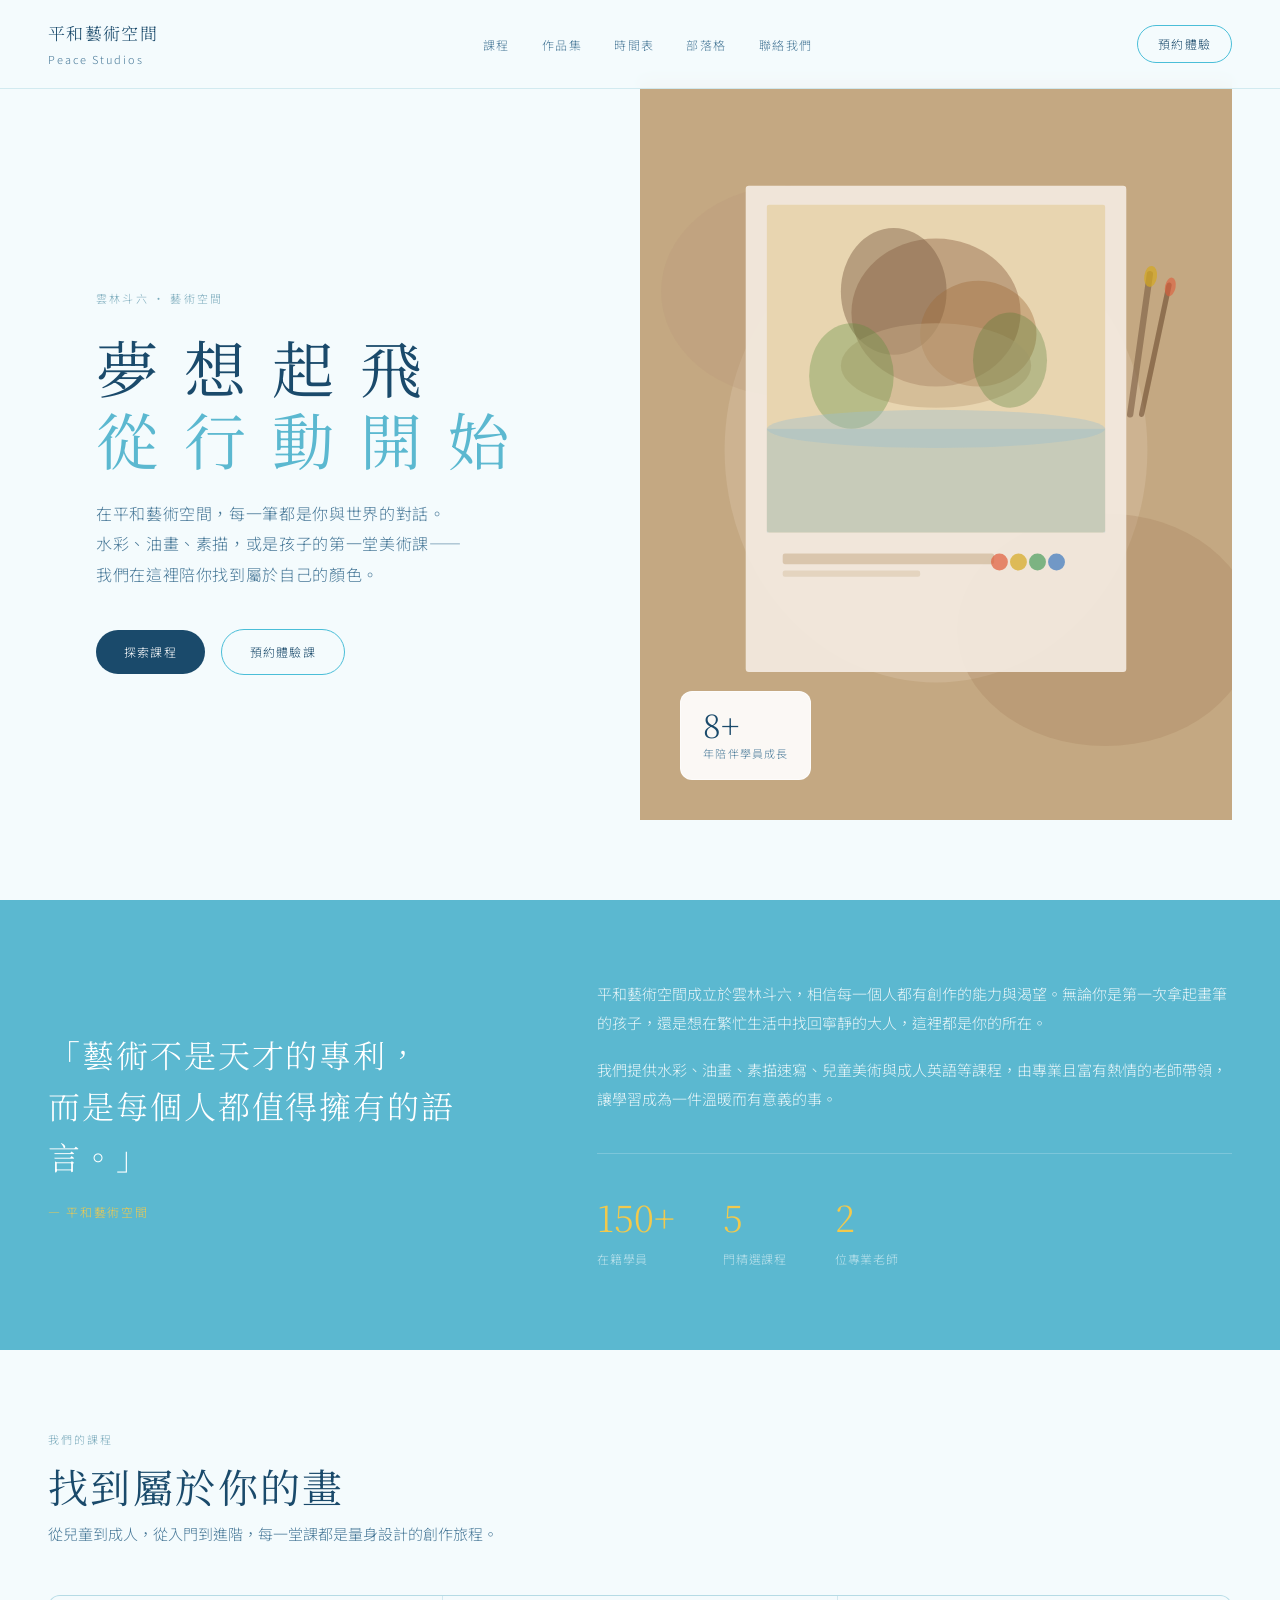
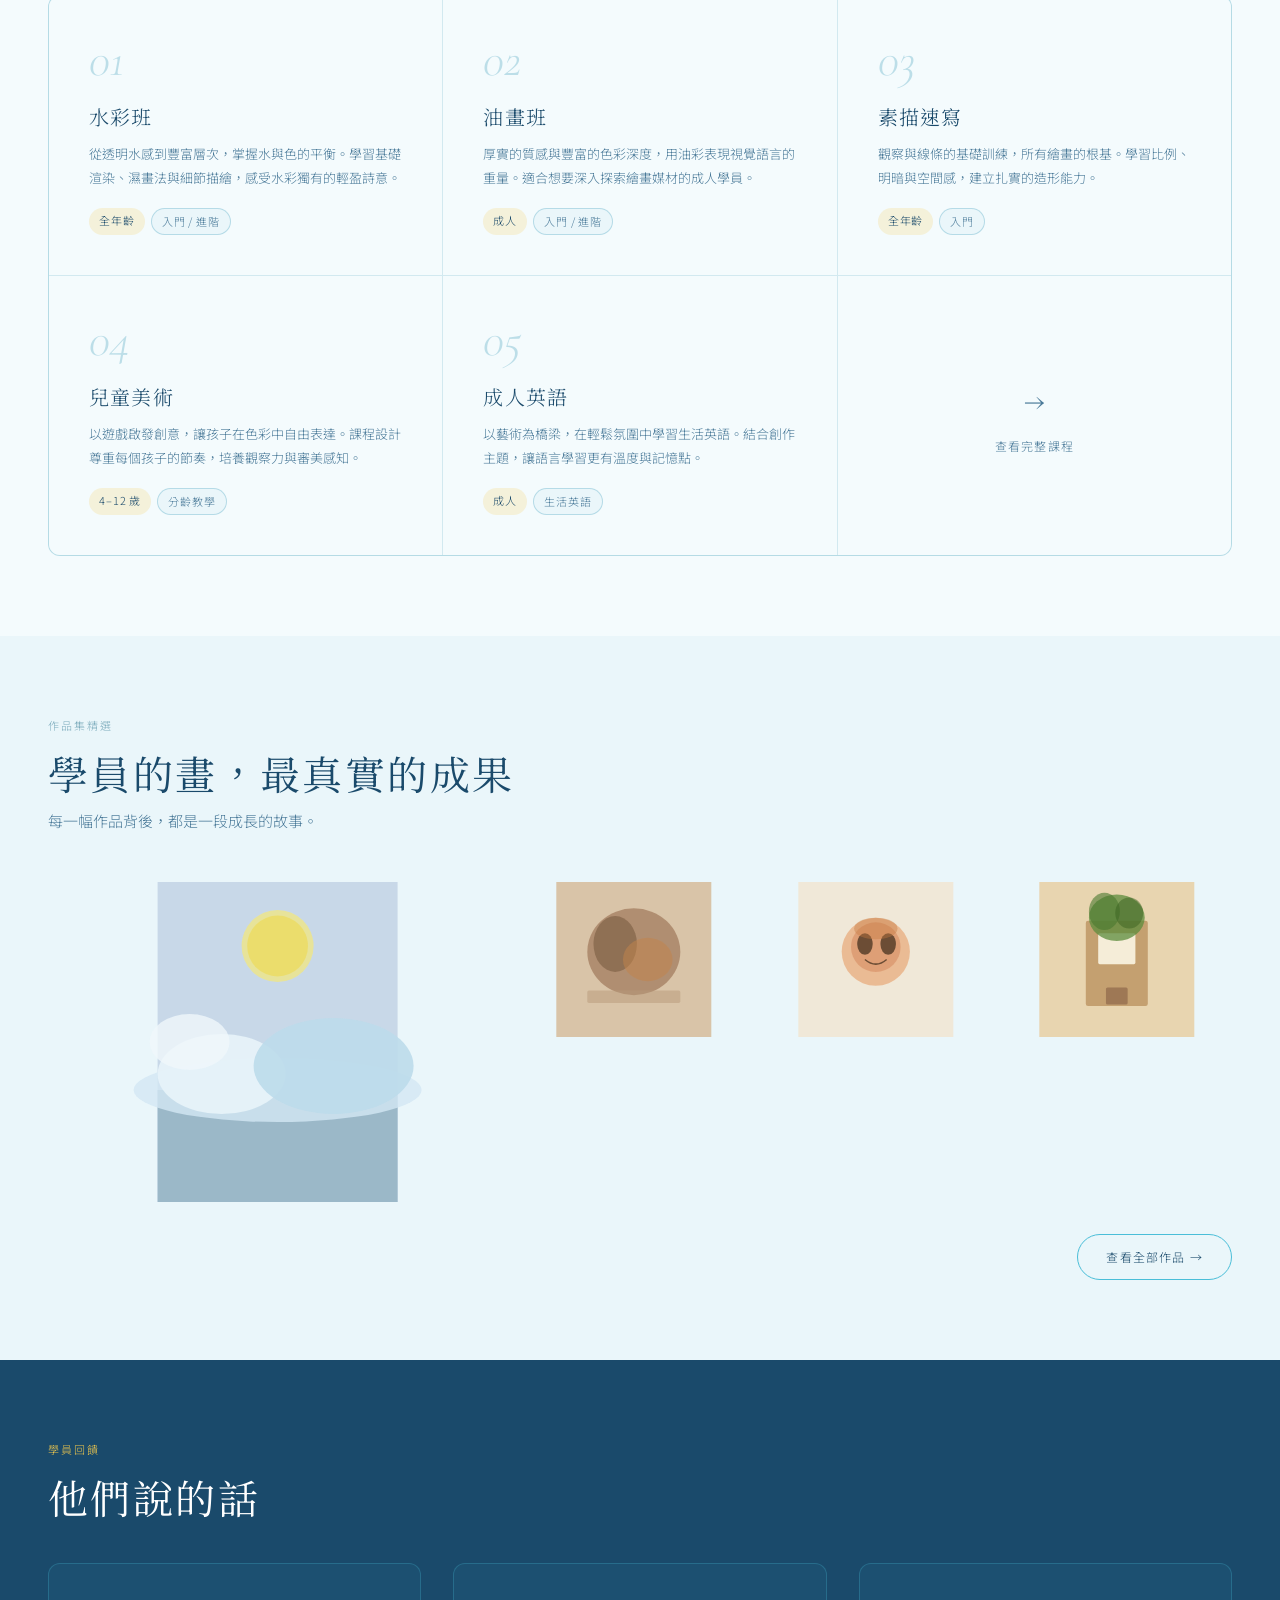
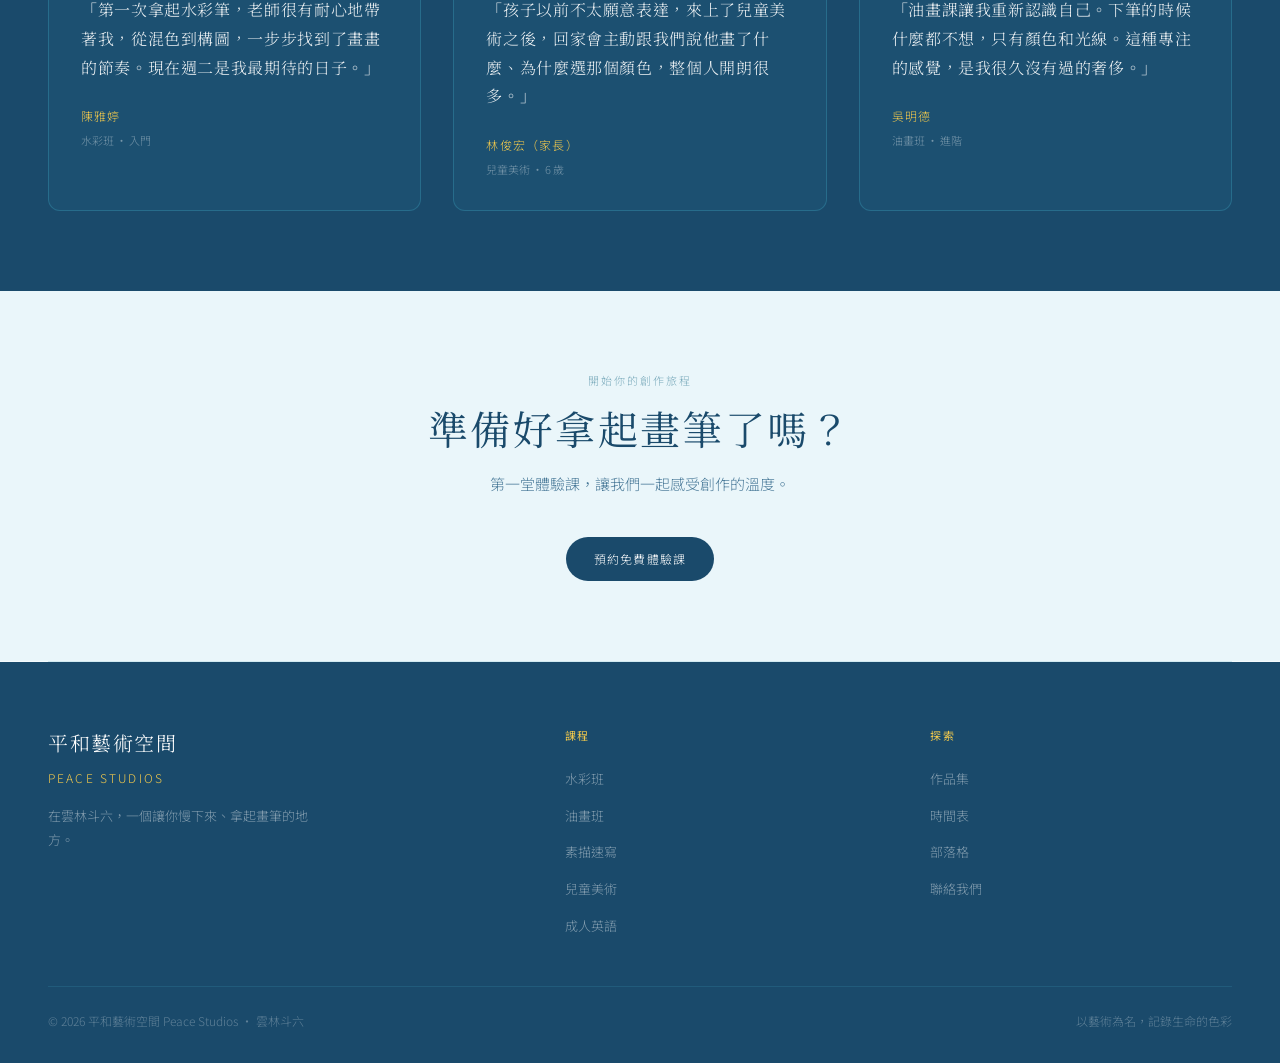
==== commit 9c3cc3a3: "Slogan: 夢想起飛，從行動開始" ====
--- a/index.html
+++ b/index.html
@@ -47,7 +47,7 @@
   <section class="home-hero">
     <div class="hero-left">
       <div class="hero-tag reveal">雲林斗六 · 藝術空間</div>
-      <h1 class="hero-title reveal">用畫筆<br>說你的<em>故事</em></h1>
+      <h1 class="hero-title reveal">夢 想 起 飛<br><em>從 行 動 開 始</em></h1>
       <p class="hero-desc reveal">在平和藝術空間，每一筆都是你與世界的對話。<br>水彩、油畫、素描，或是孩子的第一堂美術課——<br>我們在這裡陪你找到屬於自己的顏色。</p>
       <div class="hero-actions reveal">
         <a href="#" class="btn btn-dark" data-page="courses">探索課程</a>
--- a/css/style.css
+++ b/css/style.css
@@ -1,22 +1,25 @@
-@import url('https://fonts.googleapis.com/css2?family=Playfair+Display:ital,wght@0,400;0,500;1,400;1,500&family=Cormorant+Garamond:ital,wght@0,300;0,400;1,300&family=Noto+Sans+TC:wght@300;400;500&display=swap');
+@import url('https://fonts.googleapis.com/css2?family=Noto+Serif+TC:wght@300;400;500&family=Noto+Sans+TC:wght@300;400;500&family=Cormorant+Garamond:ital,wght@1,300&display=swap');
 
 :root {
-  --cream: #F5EFE6;
-  --warm-white: #FAF7F2;
-  --sand: #E8DDD0;
-  --tan: #C4A882;
-  --brown: #7A5C42;
-  --dark-brown: #3D2B1A;
-  --text: #2C1F12;
-  --text-muted: #7A6555;
-  --text-light: #A89080;
-  --accent: #8B6B4A;
-  --border: rgba(122,92,66,0.15);
-  --border-mid: rgba(122,92,66,0.25);
+  --cream: #EAF6FA;
+  --warm-white: #F4FBFD;
+  --sand: #D0EEF5;
+  --tan: #F2C94C;
+  --brown: #3A9CB8;
+  --dark-brown: #1A4A6B;
+  --text: #1A3A50;
+  --text-muted: #4A7A99;
+  --text-light: #7AAABB;
+  --accent: #F2C94C;
+  --teal: #4ABED8;
+  --teal-bg: #5BB8D0;
+  --yellow: #F2C94C;
+  --yellow-dark: #D4A820;
+  --border: rgba(58,156,184,0.18);
+  --border-mid: rgba(58,156,184,0.3);
 }
 
 *, *::before, *::after { box-sizing: border-box; margin: 0; padding: 0; }
-
 html { scroll-behavior: smooth; }
 
 body {
@@ -28,8 +31,7 @@
   overflow-x: hidden;
 }
 
-/* ── TYPOGRAPHY ── */
-h1, h2, h3 { font-family: 'Playfair Display', serif; font-weight: 400; }
+h1, h2, h3 { font-family: 'Noto Serif TC', serif; font-weight: 400; }
 .serif-italic { font-family: 'Cormorant Garamond', serif; font-style: italic; font-weight: 300; }
 
 /* ── NAV ── */
@@ -37,211 +39,194 @@
   position: fixed; top: 0; left: 0; right: 0; z-index: 100;
   display: flex; justify-content: space-between; align-items: center;
   padding: 1.2rem 3rem;
-  background: rgba(250,247,242,0.92);
+  background: rgba(244,251,253,0.94);
   backdrop-filter: blur(8px);
   border-bottom: 0.5px solid var(--border);
   transition: padding 0.3s ease;
 }
 nav.scrolled { padding: 0.8rem 3rem; }
-.nav-logo { font-family: 'Playfair Display', serif; font-size: 17px; letter-spacing: 0.04em; color: var(--dark-brown); text-decoration: none; }
-.nav-logo span { font-family: 'Cormorant Garamond', serif; font-style: italic; font-size: 13px; display: block; color: var(--text-muted); letter-spacing: 0.12em; font-weight: 300; }
+.nav-logo { font-family: 'Noto Serif TC', serif; font-size: 17px; letter-spacing: 0.08em; color: var(--dark-brown); text-decoration: none; }
+.nav-logo span { font-family: 'Noto Sans TC', sans-serif; font-size: 11px; display: block; color: var(--text-muted); letter-spacing: 0.18em; font-weight: 300; margin-top: 2px; }
 .nav-links { display: flex; gap: 2rem; list-style: none; }
-.nav-links a { font-size: 12px; letter-spacing: 0.1em; text-decoration: none; color: var(--text-muted); transition: color 0.2s; text-transform: uppercase; }
+.nav-links a { font-size: 12px; letter-spacing: 0.12em; text-decoration: none; color: var(--text-muted); transition: color 0.2s; text-transform: uppercase; }
 .nav-links a:hover, .nav-links a.active { color: var(--dark-brown); }
-.nav-cta { font-size: 12px; letter-spacing: 0.1em; text-transform: uppercase; color: var(--brown); border: 0.5px solid var(--brown); padding: 8px 20px; border-radius: 1px; text-decoration: none; transition: all 0.2s; }
-.nav-cta:hover { background: var(--brown); color: var(--warm-white); }
+.nav-cta { font-size: 12px; letter-spacing: 0.1em; text-transform: uppercase; color: var(--dark-brown); border: 1px solid var(--teal); padding: 8px 20px; border-radius: 20px; text-decoration: none; transition: all 0.2s; background: transparent; }
+.nav-cta:hover { background: var(--teal-bg); color: white; border-color: var(--teal-bg); }
 .hamburger { display: none; flex-direction: column; gap: 5px; cursor: pointer; background: none; border: none; padding: 4px; }
 .hamburger span { width: 22px; height: 1px; background: var(--dark-brown); display: block; transition: all 0.3s; }
-.mobile-menu { display: none; position: fixed; inset: 0; background: var(--warm-white); z-index: 99; flex-direction: column; align-items: center; justify-content: center; gap: 2.5rem; }
+.mobile-menu { display: none; position: fixed; inset: 0; background: var(--teal-bg); z-index: 99; flex-direction: column; align-items: center; justify-content: center; gap: 2.5rem; }
 .mobile-menu.open { display: flex; }
-.mobile-menu a { font-family: 'Playfair Display', serif; font-size: 28px; color: var(--dark-brown); text-decoration: none; }
+.mobile-menu a { font-family: 'Noto Serif TC', serif; font-size: 28px; color: white; text-decoration: none; letter-spacing: 0.1em; }
 
 /* ── PAGE HERO ── */
-.page-hero {
-  padding: 8rem 3rem 4rem;
-  border-bottom: 0.5px solid var(--border);
-}
+.page-hero { padding: 8rem 3rem 4rem; border-bottom: 0.5px solid var(--border); }
 .page-hero .label { font-size: 11px; letter-spacing: 0.18em; text-transform: uppercase; color: var(--text-light); margin-bottom: 1rem; }
 .page-hero h1 { font-size: clamp(36px, 5vw, 56px); line-height: 1.1; color: var(--dark-brown); }
 
 /* ── BUTTONS ── */
-.btn { display: inline-block; font-size: 12px; letter-spacing: 0.1em; text-transform: uppercase; text-decoration: none; padding: 12px 28px; border-radius: 1px; transition: all 0.25s; cursor: pointer; border: none; font-family: 'Noto Sans TC', sans-serif; }
-.btn-dark { background: var(--dark-brown); color: var(--cream); }
-.btn-dark:hover { background: var(--brown); }
-.btn-outline { background: transparent; color: var(--brown); border: 0.5px solid var(--brown); }
-.btn-outline:hover { background: var(--brown); color: var(--warm-white); }
+.btn { display: inline-block; font-size: 12px; letter-spacing: 0.1em; text-transform: uppercase; text-decoration: none; padding: 12px 28px; border-radius: 24px; transition: all 0.25s; cursor: pointer; border: none; font-family: 'Noto Sans TC', sans-serif; }
+.btn-dark { background: var(--dark-brown); color: white; }
+.btn-dark:hover { background: var(--teal-bg); }
+.btn-outline { background: transparent; color: var(--dark-brown); border: 1px solid var(--teal); }
+.btn-outline:hover { background: var(--teal-bg); color: white; border-color: var(--teal-bg); }
+.btn-yellow { background: var(--yellow); color: var(--dark-brown); }
+.btn-yellow:hover { background: var(--yellow-dark); }
 
 /* ── SECTION COMMONS ── */
 section { padding: 5rem 3rem; }
 .section-label { font-size: 11px; letter-spacing: 0.18em; text-transform: uppercase; color: var(--text-light); margin-bottom: 0.75rem; }
-.section-title { font-size: clamp(28px, 3.5vw, 40px); color: var(--dark-brown); margin-bottom: 0.5rem; line-height: 1.2; }
+.section-title { font-size: clamp(28px, 3.5vw, 40px); color: var(--dark-brown); margin-bottom: 0.5rem; line-height: 1.3; letter-spacing: 0.06em; }
 .section-sub { font-size: 15px; color: var(--text-muted); max-width: 480px; line-height: 1.8; margin-bottom: 3rem; }
 .divider { height: 0.5px; background: var(--border); margin: 0 3rem; }
 
-/* ── HOME: HERO ── */
-.home-hero {
-  min-height: 100vh;
-  display: grid;
-  grid-template-columns: 1fr 1fr;
-}
-.hero-left {
-  display: flex; flex-direction: column; justify-content: center;
-  padding: 10rem 4rem 6rem 3rem;
-  background: var(--warm-white);
-}
-.hero-tag { font-size: 11px; letter-spacing: 0.18em; text-transform: uppercase; color: var(--text-light); margin-bottom: 1.5rem; }
-.hero-title { font-size: clamp(40px, 5vw, 64px); line-height: 1.1; color: var(--dark-brown); margin-bottom: 1.5rem; }
-.hero-title em { font-style: italic; color: var(--brown); }
-.hero-desc { font-size: 16px; color: var(--text-muted); max-width: 400px; line-height: 1.9; margin-bottom: 2.5rem; font-weight: 300; }
+/* ── HOME HERO ── */
+.home-hero { min-height: 100vh; display: grid; grid-template-columns: 1fr 1fr; }
+.hero-left { display: flex; flex-direction: column; justify-content: center; padding: 10rem 4rem 6rem 3rem; background: var(--warm-white); }
+.hero-tag { font-size: 11px; letter-spacing: 0.2em; text-transform: uppercase; color: var(--text-light); margin-bottom: 1.5rem; }
+.hero-title { font-size: clamp(40px, 5vw, 62px); line-height: 1.15; color: var(--dark-brown); margin-bottom: 1.5rem; letter-spacing: 0.08em; }
+.hero-title em { font-style: normal; color: var(--teal-bg); }
+.hero-desc { font-size: 16px; color: var(--text-muted); max-width: 400px; line-height: 1.9; margin-bottom: 2.5rem; font-weight: 300; letter-spacing: 0.04em; }
 .hero-actions { display: flex; gap: 1rem; align-items: center; flex-wrap: wrap; }
-.hero-right { background: var(--sand); position: relative; overflow: hidden; min-height: 500px; }
+.hero-right { background: var(--teal-bg); position: relative; overflow: hidden; min-height: 500px; }
 .hero-art { width: 100%; height: 100%; position: absolute; inset: 0; }
-.hero-badge {
-  position: absolute; bottom: 2.5rem; left: 2.5rem;
-  background: rgba(250,247,242,0.9); backdrop-filter: blur(6px);
-  border: 0.5px solid var(--border-mid);
-  padding: 1rem 1.4rem; border-radius: 2px;
-}
-.hero-badge .num { font-family: 'Playfair Display', serif; font-size: 32px; color: var(--dark-brown); line-height: 1; }
+.hero-badge { position: absolute; bottom: 2.5rem; left: 2.5rem; background: rgba(255,255,255,0.92); backdrop-filter: blur(6px); border: 0.5px solid rgba(255,255,255,0.6); padding: 1rem 1.4rem; border-radius: 12px; }
+.hero-badge .num { font-family: 'Noto Serif TC', serif; font-size: 32px; color: var(--dark-brown); line-height: 1; }
 .hero-badge .lbl { font-size: 11px; letter-spacing: 0.1em; text-transform: uppercase; color: var(--text-muted); margin-top: 4px; }
 
-/* ── HOME: INTRO ── */
-.home-intro { background: var(--cream); }
+/* ── HOME INTRO ── */
+.home-intro { background: var(--teal-bg); }
+.home-intro .section-label { color: rgba(255,255,255,0.6); }
+.home-intro .section-title { color: white; }
 .intro-grid { display: grid; grid-template-columns: 1fr 1.4fr; gap: 6rem; align-items: center; }
-.intro-quote { font-family: 'Cormorant Garamond', serif; font-style: italic; font-size: clamp(24px, 3vw, 36px); color: var(--dark-brown); line-height: 1.5; font-weight: 300; }
-.intro-quote span { display: block; font-family: 'Noto Sans TC', sans-serif; font-style: normal; font-size: 12px; letter-spacing: 0.1em; text-transform: uppercase; color: var(--text-light); margin-top: 1.2rem; font-weight: 300; }
-.intro-text p { font-size: 15px; color: var(--text-muted); line-height: 1.9; margin-bottom: 1.2rem; }
-.stats-row { display: flex; gap: 3rem; margin-top: 2.5rem; padding-top: 2rem; border-top: 0.5px solid var(--border); }
-.stat .n { font-family: 'Playfair Display', serif; font-size: 36px; color: var(--dark-brown); }
-.stat .l { font-size: 12px; color: var(--text-light); letter-spacing: 0.06em; margin-top: 2px; }
-
-/* ── HOME: COURSES PREVIEW ── */
+.intro-quote { font-family: 'Noto Serif TC', serif; font-size: clamp(22px, 2.8vw, 32px); color: white; line-height: 1.6; font-weight: 300; letter-spacing: 0.06em; }
+.intro-quote span { display: block; font-family: 'Noto Sans TC', sans-serif; font-size: 12px; letter-spacing: 0.14em; text-transform: uppercase; color: var(--yellow); margin-top: 1.2rem; font-weight: 300; }
+.intro-text p { font-size: 15px; color: rgba(255,255,255,0.85); line-height: 1.9; margin-bottom: 1.2rem; }
+.stats-row { display: flex; gap: 3rem; margin-top: 2.5rem; padding-top: 2rem; border-top: 0.5px solid rgba(255,255,255,0.2); }
+.stat .n { font-family: 'Noto Serif TC', serif; font-size: 36px; color: var(--yellow); }
+.stat .l { font-size: 12px; color: rgba(255,255,255,0.6); letter-spacing: 0.06em; margin-top: 2px; }
+
+/* ── COURSES GRID ── */
 .courses-preview { background: var(--warm-white); }
-.courses-grid { display: grid; grid-template-columns: repeat(3, 1fr); gap: 1.5px; background: var(--border); border: 0.5px solid var(--border); }
+.courses-grid { display: grid; grid-template-columns: repeat(3, 1fr); gap: 1px; background: var(--border); border: 0.5px solid var(--border); border-radius: 12px; overflow: hidden; }
 .course-item { background: var(--warm-white); padding: 2.5rem; cursor: pointer; transition: background 0.25s; position: relative; overflow: hidden; }
-.course-item::after { content: ''; position: absolute; bottom: 0; left: 0; width: 0; height: 2px; background: var(--brown); transition: width 0.3s ease; }
+.course-item::after { content: ''; position: absolute; bottom: 0; left: 0; width: 0; height: 3px; background: var(--teal-bg); transition: width 0.3s ease; }
 .course-item:hover { background: var(--cream); }
 .course-item:hover::after { width: 100%; }
 .course-num { font-family: 'Cormorant Garamond', serif; font-size: 48px; color: var(--border-mid); line-height: 1; margin-bottom: 1rem; font-style: italic; }
-.course-name { font-family: 'Playfair Display', serif; font-size: 20px; color: var(--dark-brown); margin-bottom: 0.5rem; }
+.course-name { font-family: 'Noto Serif TC', serif; font-size: 20px; color: var(--dark-brown); margin-bottom: 0.5rem; letter-spacing: 0.06em; }
 .course-desc { font-size: 13px; color: var(--text-muted); line-height: 1.8; margin-bottom: 1.2rem; }
 .course-tags { display: flex; flex-wrap: wrap; gap: 6px; }
 .tag { font-size: 11px; letter-spacing: 0.08em; padding: 3px 10px; border-radius: 20px; }
-.tag-age { background: var(--sand); color: var(--brown); }
-.tag-level { background: transparent; border: 0.5px solid var(--border-mid); color: var(--text-muted); }
-
-/* ── HOME: GALLERY STRIP ── */
+.tag-age { background: rgba(242,201,76,0.2); color: var(--dark-brown); }
+.tag-level { background: var(--cream); border: 0.5px solid var(--border-mid); color: var(--text-muted); }
+
+/* ── GALLERY ── */
 .gallery-strip { background: var(--cream); }
 .gallery-grid { display: grid; grid-template-columns: 2fr 1fr 1fr 1fr; gap: 12px; }
-.gallery-item { border-radius: 2px; overflow: hidden; cursor: pointer; position: relative; }
+.gallery-item { border-radius: 8px; overflow: hidden; cursor: pointer; position: relative; }
 .gallery-item img, .gallery-item svg { width: 100%; height: 100%; object-fit: cover; display: block; transition: transform 0.5s ease; }
 .gallery-item:hover img, .gallery-item:hover svg { transform: scale(1.04); }
 .gallery-item.tall { grid-row: span 2; }
-.gallery-overlay { position: absolute; inset: 0; background: rgba(61,43,26,0); display: flex; align-items: flex-end; padding: 1rem; transition: background 0.3s; }
-.gallery-item:hover .gallery-overlay { background: rgba(61,43,26,0.35); }
+.gallery-overlay { position: absolute; inset: 0; background: rgba(26,72,107,0); display: flex; align-items: flex-end; padding: 1rem; transition: background 0.3s; }
+.gallery-item:hover .gallery-overlay { background: rgba(26,72,107,0.45); }
 .gallery-label { font-size: 12px; color: white; letter-spacing: 0.08em; text-transform: uppercase; opacity: 0; transition: opacity 0.3s; }
 .gallery-item:hover .gallery-label { opacity: 1; }
 
-/* ── HOME: TESTIMONIALS ── */
+/* ── TESTIMONIALS ── */
 .testimonials { background: var(--dark-brown); }
-.testimonials .section-label { color: var(--tan); }
-.testimonials .section-title { color: var(--cream); }
+.testimonials .section-label { color: var(--yellow); opacity: 0.7; }
+.testimonials .section-title { color: white; }
 .testimonials-grid { display: grid; grid-template-columns: repeat(3, 1fr); gap: 2rem; }
-.testi-card { border: 0.5px solid rgba(196,168,130,0.25); padding: 2rem; border-radius: 2px; }
-.testi-text { font-family: 'Cormorant Garamond', serif; font-style: italic; font-size: 18px; color: var(--cream); line-height: 1.7; margin-bottom: 1.5rem; font-weight: 300; }
-.testi-author { font-size: 12px; color: var(--tan); letter-spacing: 0.1em; text-transform: uppercase; }
-.testi-course { font-size: 11px; color: rgba(196,168,130,0.6); margin-top: 4px; }
+.testi-card { border: 0.5px solid rgba(74,190,216,0.25); padding: 2rem; border-radius: 12px; background: rgba(74,190,216,0.06); }
+.testi-text { font-family: 'Noto Serif TC', serif; font-size: 16px; color: rgba(255,255,255,0.9); line-height: 1.8; margin-bottom: 1.5rem; font-weight: 300; letter-spacing: 0.04em; }
+.testi-author { font-size: 12px; color: var(--yellow); letter-spacing: 0.1em; text-transform: uppercase; }
+.testi-course { font-size: 11px; color: rgba(255,255,255,0.4); margin-top: 4px; }
 
 /* ── COURSES PAGE ── */
 .courses-list { display: flex; flex-direction: column; gap: 0; }
 .course-row { display: grid; grid-template-columns: 80px 1fr auto; align-items: start; gap: 2.5rem; padding: 3rem 0; border-bottom: 0.5px solid var(--border); }
 .course-row-num { font-family: 'Cormorant Garamond', serif; font-style: italic; font-size: 48px; color: var(--border-mid); line-height: 1; padding-top: 4px; }
-.course-row-title { font-family: 'Playfair Display', serif; font-size: 26px; color: var(--dark-brown); margin-bottom: 0.75rem; }
+.course-row-title { font-family: 'Noto Serif TC', serif; font-size: 26px; color: var(--dark-brown); margin-bottom: 0.75rem; letter-spacing: 0.06em; }
 .course-row-desc { font-size: 14px; color: var(--text-muted); line-height: 1.8; max-width: 560px; margin-bottom: 1rem; }
 .course-row-meta { display: flex; flex-wrap: wrap; gap: 8px; }
 .course-row-action { padding-top: 8px; }
 
-/* ── PORTFOLIO PAGE ── */
-.portfolio-filter { display: flex; gap: 1rem; margin-bottom: 3rem; flex-wrap: wrap; }
-.filter-btn { font-size: 12px; letter-spacing: 0.1em; text-transform: uppercase; background: none; border: 0.5px solid var(--border-mid); color: var(--text-muted); padding: 8px 18px; border-radius: 1px; cursor: pointer; transition: all 0.2s; font-family: 'Noto Sans TC', sans-serif; }
-.filter-btn.active, .filter-btn:hover { background: var(--dark-brown); color: var(--cream); border-color: var(--dark-brown); }
+/* ── PORTFOLIO ── */
+.portfolio-filter { display: flex; gap: 0.75rem; margin-bottom: 3rem; flex-wrap: wrap; }
+.filter-btn { font-size: 12px; letter-spacing: 0.1em; text-transform: uppercase; background: none; border: 1px solid var(--border-mid); color: var(--text-muted); padding: 8px 18px; border-radius: 20px; cursor: pointer; transition: all 0.2s; font-family: 'Noto Sans TC', sans-serif; }
+.filter-btn.active, .filter-btn:hover { background: var(--teal-bg); color: white; border-color: var(--teal-bg); }
 .portfolio-grid { display: grid; grid-template-columns: repeat(3, 1fr); gap: 16px; }
-.portfolio-item { border-radius: 2px; overflow: hidden; position: relative; aspect-ratio: 4/3; cursor: pointer; background: var(--sand); }
+.portfolio-item { border-radius: 8px; overflow: hidden; position: relative; aspect-ratio: 4/3; cursor: pointer; background: var(--sand); }
 .portfolio-item svg { width: 100%; height: 100%; }
-.portfolio-item .pi-overlay { position: absolute; inset: 0; background: rgba(61,43,26,0); display: flex; flex-direction: column; justify-content: flex-end; padding: 1.2rem; transition: background 0.3s; }
-.portfolio-item:hover .pi-overlay { background: rgba(61,43,26,0.6); }
-.pi-title { font-family: 'Playfair Display', serif; font-size: 16px; color: white; opacity: 0; transform: translateY(6px); transition: all 0.3s; }
-.pi-cat { font-size: 11px; letter-spacing: 0.1em; text-transform: uppercase; color: rgba(255,255,255,0.7); opacity: 0; transition: all 0.3s 0.05s; }
+.portfolio-item .pi-overlay { position: absolute; inset: 0; background: rgba(26,72,107,0); display: flex; flex-direction: column; justify-content: flex-end; padding: 1.2rem; transition: background 0.3s; }
+.portfolio-item:hover .pi-overlay { background: rgba(26,72,107,0.65); }
+.pi-title { font-family: 'Noto Serif TC', serif; font-size: 16px; color: white; opacity: 0; transform: translateY(6px); transition: all 0.3s; letter-spacing: 0.06em; }
+.pi-cat { font-size: 11px; letter-spacing: 0.1em; text-transform: uppercase; color: var(--yellow); opacity: 0; transition: all 0.3s 0.05s; }
 .portfolio-item:hover .pi-title, .portfolio-item:hover .pi-cat { opacity: 1; transform: translateY(0); }
 
-/* ── SCHEDULE PAGE ── */
+/* ── SCHEDULE ── */
 .schedule-wrap { max-width: 860px; }
 .schedule-tabs { display: flex; gap: 0; margin-bottom: 2.5rem; border-bottom: 0.5px solid var(--border); }
 .stab { font-size: 13px; letter-spacing: 0.08em; text-transform: uppercase; padding: 0.75rem 1.5rem; cursor: pointer; color: var(--text-muted); background: none; border: none; font-family: 'Noto Sans TC', sans-serif; position: relative; transition: color 0.2s; }
 .stab.active { color: var(--dark-brown); }
-.stab.active::after { content: ''; position: absolute; bottom: -0.5px; left: 0; right: 0; height: 2px; background: var(--dark-brown); }
+.stab.active::after { content: ''; position: absolute; bottom: -0.5px; left: 0; right: 0; height: 2px; background: var(--teal-bg); }
 .schedule-panel { display: none; }
 .schedule-panel.active { display: block; }
 .schedule-table { width: 100%; border-collapse: collapse; }
 .schedule-table th { text-align: left; font-size: 11px; letter-spacing: 0.1em; text-transform: uppercase; color: var(--text-light); padding: 0.6rem 1rem 0.6rem 0; border-bottom: 0.5px solid var(--border); font-weight: 400; }
 .schedule-table td { padding: 1.1rem 1rem 1.1rem 0; border-bottom: 0.5px solid var(--border); font-size: 14px; vertical-align: middle; }
 .tc { display: inline-block; font-size: 11px; padding: 3px 10px; border-radius: 20px; letter-spacing: 0.05em; }
-.tc-wc { background: #D6EAFE; color: #1A5799; }
-.tc-oil { background: #F5D9D9; color: #8B2020; }
-.tc-sk { background: #E5E3DA; color: #555; }
-.tc-kids { background: #D9EFDC; color: #1E6B2A; }
-.tc-en { background: #F0E6D8; color: #7A5C42; }
-.price-note { font-size: 13px; color: var(--text-muted); margin-top: 2rem; padding: 1.2rem; background: var(--cream); border-radius: 2px; border-left: 2px solid var(--tan); }
-
-/* ── BLOG PAGE ── */
+.tc-wc { background: rgba(74,190,216,0.15); color: #1A6880; }
+.tc-oil { background: rgba(242,201,76,0.2); color: #8B6B00; }
+.tc-sk { background: rgba(26,72,107,0.1); color: #1A4A6B; }
+.tc-kids { background: rgba(74,190,216,0.25); color: #1A6880; }
+.tc-en { background: rgba(242,201,76,0.3); color: #8B6B00; }
+.price-note { font-size: 13px; color: var(--text-muted); margin-top: 2rem; padding: 1.2rem; background: var(--cream); border-radius: 8px; border-left: 3px solid var(--teal-bg); }
+
+/* ── BLOG ── */
 .blog-grid { display: grid; grid-template-columns: 1fr 1fr; gap: 3rem; }
 .blog-card { cursor: pointer; }
-.blog-thumb { aspect-ratio: 16/9; background: var(--sand); border-radius: 2px; overflow: hidden; margin-bottom: 1.2rem; }
+.blog-thumb { aspect-ratio: 16/9; background: var(--sand); border-radius: 8px; overflow: hidden; margin-bottom: 1.2rem; }
 .blog-thumb svg { width: 100%; height: 100%; }
-.blog-cat { font-size: 11px; letter-spacing: 0.14em; text-transform: uppercase; color: var(--brown); margin-bottom: 0.6rem; }
-.blog-title { font-family: 'Playfair Display', serif; font-size: 22px; color: var(--dark-brown); line-height: 1.3; margin-bottom: 0.6rem; }
+.blog-cat { font-size: 11px; letter-spacing: 0.14em; text-transform: uppercase; color: var(--teal-bg); margin-bottom: 0.6rem; }
+.blog-title { font-family: 'Noto Serif TC', serif; font-size: 22px; color: var(--dark-brown); line-height: 1.4; margin-bottom: 0.6rem; letter-spacing: 0.04em; }
 .blog-excerpt { font-size: 14px; color: var(--text-muted); line-height: 1.8; }
 .blog-meta { font-size: 12px; color: var(--text-light); margin-top: 0.8rem; }
 
-/* ── CONTACT PAGE ── */
+/* ── CONTACT ── */
 .contact-grid { display: grid; grid-template-columns: 1fr 1.2fr; gap: 6rem; align-items: start; }
-.contact-info h3 { font-family: 'Playfair Display', serif; font-size: 22px; color: var(--dark-brown); margin-bottom: 1.5rem; font-weight: 400; }
+.contact-info h3 { font-family: 'Noto Serif TC', serif; font-size: 22px; color: var(--dark-brown); margin-bottom: 1.5rem; font-weight: 400; letter-spacing: 0.06em; }
 .contact-detail { display: flex; flex-direction: column; gap: 1.2rem; margin-bottom: 2.5rem; }
 .cd-item { font-size: 14px; color: var(--text-muted); line-height: 1.7; }
 .cd-label { font-size: 11px; letter-spacing: 0.1em; text-transform: uppercase; color: var(--text-light); margin-bottom: 3px; }
-.map-placeholder { height: 220px; background: var(--sand); border-radius: 2px; display: flex; align-items: center; justify-content: center; font-size: 13px; color: var(--text-light); letter-spacing: 0.06em; }
+.map-placeholder { height: 220px; background: var(--sand); border-radius: 8px; display: flex; align-items: center; justify-content: center; font-size: 13px; color: var(--text-light); letter-spacing: 0.06em; }
 .contact-form { display: flex; flex-direction: column; gap: 1rem; }
 .form-row { display: grid; grid-template-columns: 1fr 1fr; gap: 1rem; }
 .form-group { display: flex; flex-direction: column; gap: 6px; }
 .form-group label { font-size: 11px; letter-spacing: 0.1em; text-transform: uppercase; color: var(--text-light); }
-.form-group input, .form-group select, .form-group textarea {
-  font-family: 'Noto Sans TC', sans-serif; font-size: 14px; font-weight: 300;
-  background: var(--cream); border: 0.5px solid var(--border-mid); border-radius: 1px;
-  padding: 10px 14px; color: var(--text); outline: none;
-  transition: border-color 0.2s;
-}
-.form-group input:focus, .form-group select:focus, .form-group textarea:focus { border-color: var(--brown); }
+.form-group input, .form-group select, .form-group textarea { font-family: 'Noto Sans TC', sans-serif; font-size: 14px; font-weight: 300; background: var(--cream); border: 1px solid var(--border-mid); border-radius: 8px; padding: 10px 14px; color: var(--text); outline: none; transition: border-color 0.2s; }
+.form-group input:focus, .form-group select:focus, .form-group textarea:focus { border-color: var(--teal-bg); }
 .form-group textarea { resize: vertical; min-height: 120px; }
 
 /* ── FOOTER ── */
 footer { background: var(--dark-brown); padding: 4rem 3rem 2rem; }
 .footer-top { display: grid; grid-template-columns: 1.5fr 1fr 1fr; gap: 4rem; margin-bottom: 3rem; }
-.footer-brand .name { font-family: 'Playfair Display', serif; font-size: 20px; color: var(--cream); margin-bottom: 0.5rem; }
-.footer-brand .tagline { font-family: 'Cormorant Garamond', serif; font-style: italic; font-size: 15px; color: var(--tan); font-weight: 300; }
-.footer-brand p { font-size: 13px; color: rgba(196,168,130,0.6); line-height: 1.8; margin-top: 1rem; max-width: 280px; }
-.footer-col h4 { font-size: 11px; letter-spacing: 0.14em; text-transform: uppercase; color: var(--tan); margin-bottom: 1.2rem; font-weight: 400; }
+.footer-brand .name { font-family: 'Noto Serif TC', serif; font-size: 20px; color: white; margin-bottom: 0.5rem; letter-spacing: 0.08em; }
+.footer-brand .tagline { font-size: 12px; color: var(--yellow); letter-spacing: 0.18em; text-transform: uppercase; }
+.footer-brand p { font-size: 13px; color: rgba(255,255,255,0.45); line-height: 1.8; margin-top: 1rem; max-width: 280px; }
+.footer-col h4 { font-size: 11px; letter-spacing: 0.14em; text-transform: uppercase; color: var(--yellow); margin-bottom: 1.2rem; font-weight: 400; }
 .footer-col ul { list-style: none; display: flex; flex-direction: column; gap: 0.6rem; }
-.footer-col ul a { font-size: 13px; color: rgba(196,168,130,0.6); text-decoration: none; transition: color 0.2s; }
-.footer-col ul a:hover { color: var(--cream); }
-.footer-bottom { border-top: 0.5px solid rgba(196,168,130,0.15); padding-top: 1.5rem; display: flex; justify-content: space-between; align-items: center; }
-.footer-bottom p { font-size: 12px; color: rgba(196,168,130,0.4); }
+.footer-col ul a { font-size: 13px; color: rgba(255,255,255,0.45); text-decoration: none; transition: color 0.2s; }
+.footer-col ul a:hover { color: white; }
+.footer-bottom { border-top: 0.5px solid rgba(74,190,216,0.15); padding-top: 1.5rem; display: flex; justify-content: space-between; align-items: center; }
+.footer-bottom p { font-size: 12px; color: rgba(255,255,255,0.3); }
 
 /* ── PAGE TRANSITIONS ── */
 .page { display: none; animation: fadeIn 0.4s ease; }
 .page.active { display: block; }
 @keyframes fadeIn { from { opacity: 0; transform: translateY(12px); } to { opacity: 1; transform: translateY(0); } }
 
-/* ── REVEAL ANIMATIONS ── */
+/* ── REVEAL ── */
 .reveal { opacity: 0; transform: translateY(24px); transition: opacity 0.7s ease, transform 0.7s ease; }
 .reveal.visible { opacity: 1; transform: translateY(0); }
 
